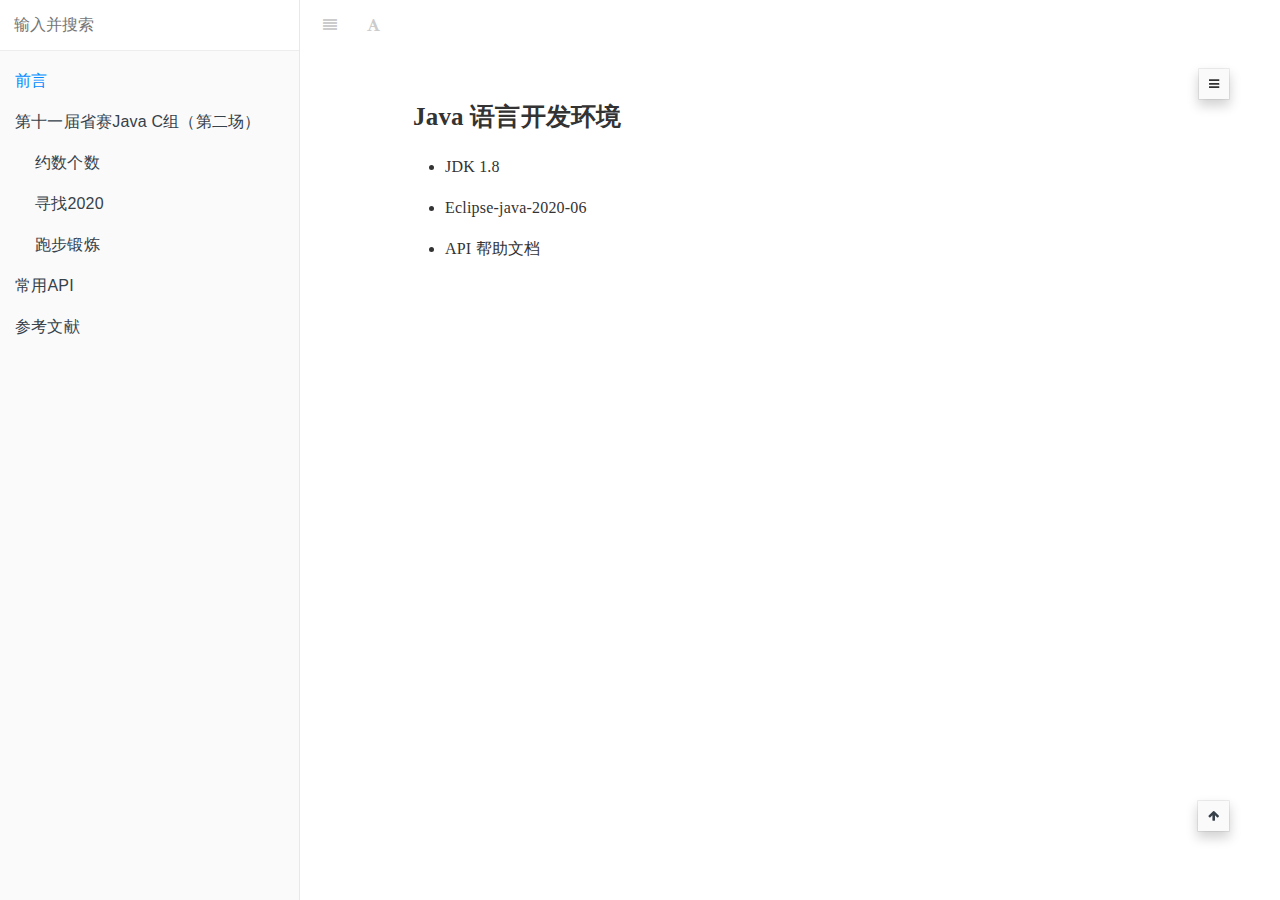
==== index.html @ 218c842d "20230224-1-51" ====
<!DOCTYPE HTML>
<html lang="zh-hans" >
    <head>
        <meta charset="UTF-8">
        <meta content="text/html; charset=utf-8" http-equiv="Content-Type">
        <title>前言 · 蓝桥杯真题</title>
        <meta http-equiv="X-UA-Compatible" content="IE=edge" />
        <meta name="description" content="">
        <meta name="generator" content="GitBook 3.2.3">
        
        
        
    
    <link rel="stylesheet" href="gitbook/style.css">

    
            
                
                <link rel="stylesheet" href="gitbook/gitbook-plugin-anchor-navigation-ex/style/plugin.css">
                
            
                
                <link rel="stylesheet" href="gitbook/gitbook-plugin-katex/katex.min.css">
                
            
                
                <link rel="stylesheet" href="gitbook/gitbook-plugin-code/plugin.css">
                
            
                
                <link rel="stylesheet" href="gitbook/gitbook-plugin-highlight/website.css">
                
            
                
                <link rel="stylesheet" href="gitbook/gitbook-plugin-search/search.css">
                
            
                
                <link rel="stylesheet" href="gitbook/gitbook-plugin-fontsettings/website.css">
                
            
        

    

    
        
        <link rel="stylesheet" href="styles/website.css">
        
    

        
    
    
    <meta name="HandheldFriendly" content="true"/>
    <meta name="viewport" content="width=device-width, initial-scale=1, user-scalable=no">
    <meta name="apple-mobile-web-app-capable" content="yes">
    <meta name="apple-mobile-web-app-status-bar-style" content="black">
    <link rel="apple-touch-icon-precomposed" sizes="152x152" href="gitbook/images/apple-touch-icon-precomposed-152.png">
    <link rel="shortcut icon" href="gitbook/images/favicon.ico" type="image/x-icon">

    
    

    </head>
    <body>
        
<div class="book">
    <div class="book-summary">
        
            
<div id="book-search-input" role="search">
    <input type="text" placeholder="输入并搜索" />
</div>

            
                <nav role="navigation">
                


<ul class="summary">
    
    

    

    
        
        
    
        <li class="chapter active" data-level="1.1" data-path="./">
            
                <a href="./">
            
                    
                    前言
            
                </a>
            

            
        </li>
    
        <li class="chapter " data-level="1.2" >
            
                <span>
            
                    
                    第十一届省赛Java C组（第二场）
            
                </span>
            

            
            <ul class="articles">
                
    
        <li class="chapter " data-level="1.2.1" data-path="articles/00 第十一届省赛Java C组（第二场）/01 约数个数.html">
            
                <a href="articles/00 第十一届省赛Java C组（第二场）/01 约数个数.html">
            
                    
                    约数个数
            
                </a>
            

            
        </li>
    
        <li class="chapter " data-level="1.2.2" data-path="articles/00 第十一届省赛Java C组（第二场）/02 寻找2020.html">
            
                <a href="articles/00 第十一届省赛Java C组（第二场）/02 寻找2020.html">
            
                    
                    寻找2020
            
                </a>
            

            
        </li>
    
        <li class="chapter " data-level="1.2.3" data-path="articles/00 第十一届省赛Java C组（第二场）/03 跑步锻炼.html">
            
                <a href="articles/00 第十一届省赛Java C组（第二场）/03 跑步锻炼.html">
            
                    
                    跑步锻炼
            
                </a>
            

            
        </li>
    

            </ul>
            
        </li>
    
        <li class="chapter " data-level="1.3" data-path="articles/常用API.html">
            
                <a href="articles/常用API.html">
            
                    
                    常用API
            
                </a>
            

            
        </li>
    
        <li class="chapter " data-level="1.4" data-path="articles/参考文献.html">
            
                <a href="articles/参考文献.html">
            
                    
                    参考文献
            
                </a>
            

            
        </li>
    

    
</ul>

                </nav>
            
        
    </div>

    <div class="book-body">
        
            <div class="body-inner">
                
                    

<div class="book-header" role="navigation">
    

    <!-- Title -->
    <h1>
        <i class="fa fa-circle-o-notch fa-spin"></i>
        <a href="." >前言</a>
    </h1>
</div>




                    <div class="page-wrapper" tabindex="-1" role="main">
                        <div class="page-inner">
                            
<div id="book-search-results">
    <div class="search-noresults">
    
                                <section class="normal markdown-section">
                                
                                <div id="anchor-navigation-ex-navbar"><i class="fa fa-navicon"></i><ul><li><span class="title-icon "></span><a href="#java-&#x8BED;&#x8A00;&#x5F00;&#x53D1;&#x73AF;&#x5883;"><b></b>Java &#x8BED;&#x8A00;&#x5F00;&#x53D1;&#x73AF;&#x5883;</a></li></ul></div><a href="#java-&#x8BED;&#x8A00;&#x5F00;&#x53D1;&#x73AF;&#x5883;" id="anchorNavigationExGoTop"><i class="fa fa-arrow-up"></i></a><h1 id="java-&#x8BED;&#x8A00;&#x5F00;&#x53D1;&#x73AF;&#x5883;"><a name="java-&#x8BED;&#x8A00;&#x5F00;&#x53D1;&#x73AF;&#x5883;" class="anchor-navigation-ex-anchor" href="#java-&#x8BED;&#x8A00;&#x5F00;&#x53D1;&#x73AF;&#x5883;"><i class="fa fa-link" aria-hidden="true"></i></a>Java &#x8BED;&#x8A00;&#x5F00;&#x53D1;&#x73AF;&#x5883;</h1>
<ul>
<li><p>JDK 1.8</p>
</li>
<li><p>Eclipse-java-2020-06</p>
</li>
<li><p>API &#x5E2E;&#x52A9;&#x6587;&#x6863;</p>
</li>
</ul>

                                
                                </section>
                            
    </div>
    <div class="search-results">
        <div class="has-results">
            
            <h1 class="search-results-title"><span class='search-results-count'></span> results matching "<span class='search-query'></span>"</h1>
            <ul class="search-results-list"></ul>
            
        </div>
        <div class="no-results">
            
            <h1 class="search-results-title">No results matching "<span class='search-query'></span>"</h1>
            
        </div>
    </div>
</div>

                        </div>
                    </div>
                
            </div>

            
                
                
            
        
    </div>

    <script>
        var gitbook = gitbook || [];
        gitbook.push(function() {
            gitbook.page.hasChanged({"page":{"title":"前言","level":"1.1","depth":1,"next":{"title":"第十一届省赛Java C组（第二场）","level":"1.2","depth":1,"ref":"","articles":[{"title":"约数个数","level":"1.2.1","depth":2,"path":"articles/00 第十一届省赛Java C组（第二场）/01 约数个数.md","ref":"articles/00 第十一届省赛Java C组（第二场）/01 约数个数.md","articles":[]},{"title":"寻找2020","level":"1.2.2","depth":2,"path":"articles/00 第十一届省赛Java C组（第二场）/02 寻找2020.md","ref":"articles/00 第十一届省赛Java C组（第二场）/02 寻找2020.md","articles":[]},{"title":"跑步锻炼","level":"1.2.3","depth":2,"path":"articles/00 第十一届省赛Java C组（第二场）/03 跑步锻炼.md","ref":"articles/00 第十一届省赛Java C组（第二场）/03 跑步锻炼.md","articles":[]}]},"dir":"ltr"},"config":{"plugins":["-sharing","anchor-navigation-ex","katex","code","livereload"],"styles":{"website":"styles/website.css"},"pluginsConfig":{"livereload":{},"search":{},"lunr":{"maxIndexSize":1000000,"ignoreSpecialCharacters":false},"code":{"copyButtons":true},"katex":{},"fontsettings":{"theme":"white","family":"sans","size":2},"fontSettings":{"size":2,"family":"serif","theme":"white"},"highlight":{},"anchor-navigation-ex":{"showLevelIcon":false,"mode":"float","pageTop":{"level1Icon":"","level2Icon":"","level3Icon":"","showLevelIcon":false},"showLevel":false,"tocLevel1Icon":"fa fa-hand-o-right","tocLevel2Icon":"fa fa-hand-o-right","tocLevel3Icon":"fa fa-hand-o-right","showGoTop":true,"printLog":false,"multipleH1":false,"multipleH2":false,"associatedWithSummary":true,"multipleH3":false,"float":{"floatIcon":"fa fa-navicon","level1Icon":"","level2Icon":"","level3Icon":"","showLevelIcon":false},"multipleH4":false},"theme-default":{"styles":{"website":"styles/website.css","pdf":"styles/pdf.css","epub":"styles/epub.css","mobi":"styles/mobi.css","ebook":"styles/ebook.css","print":"styles/print.css"},"showLevel":false}},"theme":"default","pdf":{"pageNumbers":true,"fontSize":12,"fontFamily":"Arial","paperSize":"a4","chapterMark":"pagebreak","pageBreaksBefore":"/","margin":{"right":62,"left":62,"top":56,"bottom":56}},"structure":{"langs":"LANGS.md","readme":"README.md","glossary":"GLOSSARY.md","summary":"SUMMARY.md"},"variables":{},"title":"蓝桥杯真题","language":"zh-hans","gitbook":"*"},"file":{"path":"README.md","mtime":"2023-02-23T16:54:51.376Z","type":"markdown"},"gitbook":{"version":"3.2.3","time":"2023-02-23T17:39:58.473Z"},"basePath":".","book":{"language":""}});
        });
    </script>
</div>

        
    <script src="gitbook/gitbook.js"></script>
    <script src="gitbook/theme.js"></script>
    
        
        <script src="gitbook/gitbook-plugin-code/plugin.js"></script>
        
    
        
        <script src="gitbook/gitbook-plugin-livereload/plugin.js"></script>
        
    
        
        <script src="gitbook/gitbook-plugin-search/search-engine.js"></script>
        
    
        
        <script src="gitbook/gitbook-plugin-search/search.js"></script>
        
    
        
        <script src="gitbook/gitbook-plugin-lunr/lunr.min.js"></script>
        
    
        
        <script src="gitbook/gitbook-plugin-lunr/search-lunr.js"></script>
        
    
        
        <script src="gitbook/gitbook-plugin-fontsettings/fontsettings.js"></script>
        
    

    </body>
</html>
---- gitbook/gitbook-plugin-anchor-navigation-ex/style/plugin.css ----
/** 浮动导航 */
#anchor-navigation-ex-navbar {
    background-color: #fafafa;
    border: 1px solid rgba(0, 0, 0, .07);
    border-radius: 1px;
    -webkit-box-shadow: 0 6px 12px rgba(0, 0, 0, .175);
    box-shadow: 0 6px 12px rgba(0, 0, 0, .175);
    background-clip: padding-box;
    padding: 5px 10px;
    position: fixed;
    /*background-color: rgba(255,255,255,0.98);*/
    right: 50px;
    top: 68px;
    font-size: 12px;
    white-space: nowrap;
    z-index: 999;
    cursor: pointer;
    text-align: right;
    max-height: 70%;
    overflow-y: auto;
    overflow-x: hidden;
}

#anchor-navigation-ex-navbar ul {
    display: none;
    text-align: left;
    padding-right: 10px;
    padding-left: 10px;
    list-style-type: none;
}

#anchor-navigation-ex-navbar:hover ul {
    display: block;
}

#anchor-navigation-ex-navbar ul li a {
    text-decoration: none;
    border-bottom: none;
    font-size: 14px;
    color: #364149;
    background: 0 0;
    text-overflow: ellipsis;
    overflow: hidden;
    white-space: nowrap;
    position: relative;
}

#anchor-navigation-ex-navbar ul li a:hover {
    text-decoration: underline;
}

#anchor-navigation-ex-navbar ul li .title-icon {
    padding-right: 4px;
}

/*对应官网皮肤主题颜色*/
.book.color-theme-1 #anchor-navigation-ex-navbar {
    background-color: #111111;
    border-color: #7e888b;
    color: #afa790;
}

.book.color-theme-1 #anchor-navigation-ex-navbar ul li a {
    color: #877f6a;
}

.book.color-theme-2 #anchor-navigation-ex-navbar {
    background-color: #2d3143;
    border-color: #272a3a;
    color: #bcc1d2;
}

.book.color-theme-2 #anchor-navigation-ex-navbar ul li a {
    color: #c1c6d7;
}

/* 返回顶部 */
#anchorNavigationExGoTop {
    position: fixed;
    right: 50px;
    bottom: 68px;
    background-color: #fafafa;
    border: 1px solid rgba(0, 0, 0, .07);
    border-radius: 1px;
    -webkit-box-shadow: 0 6px 12px rgba(0, 0, 0, .175);
    box-shadow: 0 6px 12px rgba(0, 0, 0, .175);
    background-clip: padding-box;
    z-index: 999;
    cursor: pointer;
    font-size: 12px;
    padding: 5px 10px;
    color: #364149;
}
/*对应官网皮肤主题颜色*/
.book.color-theme-1 #anchorNavigationExGoTop {
    background-color: #111111;
    border-color: #7e888b;
    color: #afa790;
}

.book.color-theme-2 #anchorNavigationExGoTop {
    background-color: #2d3143;
    border-color: #272a3a;
    color: #bcc1d2;
}

a.anchor-navigation-ex-anchor {
    color: inherit !important;
    display: none;
    margin-left: -30px;
    padding-left: 40px;
    cursor: pointer;
    position: absolute;
    top: 0;
    left: 0;
    bottom: 0;
}

a.anchor-navigation-ex-anchor i {
    margin-left: -30px;
    /*color: #000;*/
    vertical-align: middle;
    font-size: 16px !important;
}

h1, h2, h3, h4, h5, h6 {
    position: relative;
}

h1:hover a.anchor-navigation-ex-anchor, h2:hover a.anchor-navigation-ex-anchor, h3:hover a.anchor-navigation-ex-anchor,
h4:hover a.anchor-navigation-ex-anchor, h5:hover a.anchor-navigation-ex-anchor, h6:hover a.anchor-navigation-ex-anchor {
    display: inline-block;
}

.book .book-body .page-wrapper .page-inner section.normal {
    overflow: visible;
}

/* 页面内顶部固定导航  */
#anchor-navigation-ex-pagetop-navbar{
    border: 1px solid rgba(0, 0, 0, .07);
    border-radius: 1px;
    background-clip: padding-box;
    padding: 5px 10px;
    background-color: #fafafa;
    font-size: 12px;
}

#anchor-navigation-ex-pagetop-navbar ul {
    text-align: left;
    padding-right: 10px;
    padding-left: 10px;
    list-style-type: none;
}

#anchor-navigation-ex-pagetop-navbar:hover ul {
    display: block;
}

#anchor-navigation-ex-pagetop-navbar ul li a {
    text-decoration: none;
    border-bottom: none;
    font-size: 14px;
    color: #364149;
    background: 0 0;
    text-overflow: ellipsis;
    overflow: hidden;
    white-space: nowrap;
    position: relative;
}

#anchor-navigation-ex-pagetop-navbar ul li a:hover {
    text-decoration: underline;
}

#anchor-navigation-ex-pagetop-navbar ul li .title-icon {
    padding-right: 4px;
}

/*对应官网皮肤主题颜色*/
.book.color-theme-1 #anchor-navigation-ex-pagetop-navbar {
    background-color: #111111;
    border-color: #7e888b;
    color: #afa790;
}

.book.color-theme-1 #anchor-navigation-ex-pagetop-navbar ul li a {
    color: #877f6a;
}

.book.color-theme-2 #anchor-navigation-ex-pagetop-navbar {
    background-color: #2d3143;
    border-color: #272a3a;
    color: #bcc1d2;
}

.book.color-theme-2 #anchor-navigation-ex-pagetop-navbar ul li a {
    color: #c1c6d7;
}
---- gitbook/gitbook-plugin-code/plugin.css ----
#code-textarea {
  height: 0;
  position: fixed;
  top: -1000px;
  width: 0;
}

.code-wrapper {
  position: relative;
}

.code-wrapper i {
  color: #c1c7cd;
  cursor: pointer;
  font-size: 12px;
  font-weight: bold;
  position: absolute;
  right: 1em;
  top: 1em;
}

.code-wrapper pre {
  background: #f7f8f9;
  border-radius: 3px;
  counter-reset: line;
  font-size: 15px;
}

.code-wrapper pre > code > span.code-line:before {
  counter-increment: line;
  color: #c1c7cd;
  content: counter(line);
  display: inline-block;
  font-size: 12px;
  margin-right: 1.5em;
  width: 1em;
}
---- gitbook/gitbook-plugin-highlight/website.css ----
.book .book-body .page-wrapper .page-inner section.normal pre,
.book .book-body .page-wrapper .page-inner section.normal code {
  /* http://jmblog.github.com/color-themes-for-google-code-highlightjs */
  /* Tomorrow Comment */
  /* Tomorrow Red */
  /* Tomorrow Orange */
  /* Tomorrow Yellow */
  /* Tomorrow Green */
  /* Tomorrow Aqua */
  /* Tomorrow Blue */
  /* Tomorrow Purple */
}
.book .book-body .page-wrapper .page-inner section.normal pre .hljs-comment,
.book .book-body .page-wrapper .page-inner section.normal code .hljs-comment,
.book .book-body .page-wrapper .page-inner section.normal pre .hljs-title,
.book .book-body .page-wrapper .page-inner section.normal code .hljs-title {
  color: #8e908c;
}
.book .book-body .page-wrapper .page-inner section.normal pre .hljs-variable,
.book .book-body .page-wrapper .page-inner section.normal code .hljs-variable,
.book .book-body .page-wrapper .page-inner section.normal pre .hljs-attribute,
.book .book-body .page-wrapper .page-inner section.normal code .hljs-attribute,
.book .book-body .page-wrapper .page-inner section.normal pre .hljs-tag,
.book .book-body .page-wrapper .page-inner section.normal code .hljs-tag,
.book .book-body .page-wrapper .page-inner section.normal pre .hljs-regexp,
.book .book-body .page-wrapper .page-inner section.normal code .hljs-regexp,
.book .book-body .page-wrapper .page-inner section.normal pre .hljs-deletion,
.book .book-body .page-wrapper .page-inner section.normal code .hljs-deletion,
.book .book-body .page-wrapper .page-inner section.normal pre .ruby .hljs-constant,
.book .book-body .page-wrapper .page-inner section.normal code .ruby .hljs-constant,
.book .book-body .page-wrapper .page-inner section.normal pre .xml .hljs-tag .hljs-title,
.book .book-body .page-wrapper .page-inner section.normal code .xml .hljs-tag .hljs-title,
.book .book-body .page-wrapper .page-inner section.normal pre .xml .hljs-pi,
.book .book-body .page-wrapper .page-inner section.normal code .xml .hljs-pi,
.book .book-body .page-wrapper .page-inner section.normal pre .xml .hljs-doctype,
.book .book-body .page-wrapper .page-inner section.normal code .xml .hljs-doctype,
.book .book-body .page-wrapper .page-inner section.normal pre .html .hljs-doctype,
.book .book-body .page-wrapper .page-inner section.normal code .html .hljs-doctype,
.book .book-body .page-wrapper .page-inner section.normal pre .css .hljs-id,
.book .book-body .page-wrapper .page-inner section.normal code .css .hljs-id,
.book .book-body .page-wrapper .page-inner section.normal pre .css .hljs-class,
.book .book-body .page-wrapper .page-inner section.normal code .css .hljs-class,
.book .book-body .page-wrapper .page-inner section.normal pre .css .hljs-pseudo,
.book .book-body .page-wrapper .page-inner section.normal code .css .hljs-pseudo {
  color: #c82829;
}
.book .book-body .page-wrapper .page-inner section.normal pre .hljs-number,
.book .book-body .page-wrapper .page-inner section.normal code .hljs-number,
.book .book-body .page-wrapper .page-inner section.normal pre .hljs-preprocessor,
.book .book-body .page-wrapper .page-inner section.normal code .hljs-preprocessor,
.book .book-body .page-wrapper .page-inner section.normal pre .hljs-pragma,
.book .book-body .page-wrapper .page-inner section.normal code .hljs-pragma,
.book .book-body .page-wrapper .page-inner section.normal pre .hljs-built_in,
.book .book-body .page-wrapper .page-inner section.normal code .hljs-built_in,
.book .book-body .page-wrapper .page-inner section.normal pre .hljs-literal,
.book .book-body .page-wrapper .page-inner section.normal code .hljs-literal,
.book .book-body .page-wrapper .page-inner section.normal pre .hljs-params,
.book .book-body .page-wrapper .page-inner section.normal code .hljs-params,
.book .book-body .page-wrapper .page-inner section.normal pre .hljs-constant,
.book .book-body .page-wrapper .page-inner section.normal code .hljs-constant {
  color: #f5871f;
}
.book .book-body .page-wrapper .page-inner section.normal pre .ruby .hljs-class .hljs-title,
.book .book-body .page-wrapper .page-inner section.normal code .ruby .hljs-class .hljs-title,
.book .book-body .page-wrapper .page-inner section.normal pre .css .hljs-rules .hljs-attribute,
.book .book-body .page-wrapper .page-inner section.normal code .css .hljs-rules .hljs-attribute {
  color: #eab700;
}
.book .book-body .page-wrapper .page-inner section.normal pre .hljs-string,
.book .book-body .page-wrapper .page-inner section.normal code .hljs-string,
.book .book-body .page-wrapper .page-inner section.normal pre .hljs-value,
.book .book-body .page-wrapper .page-inner section.normal code .hljs-value,
.book .book-body .page-wrapper .page-inner section.normal pre .hljs-inheritance,
.book .book-body .page-wrapper .page-inner section.normal code .hljs-inheritance,
.book .book-body .page-wrapper .page-inner section.normal pre .hljs-header,
.book .book-body .page-wrapper .page-inner section.normal code .hljs-header,
.book .book-body .page-wrapper .page-inner section.normal pre .hljs-addition,
.book .book-body .page-wrapper .page-inner section.normal code .hljs-addition,
.book .book-body .page-wrapper .page-inner section.normal pre .ruby .hljs-symbol,
.book .book-body .page-wrapper .page-inner section.normal code .ruby .hljs-symbol,
.book .book-body .page-wrapper .page-inner section.normal pre .xml .hljs-cdata,
.book .book-body .page-wrapper .page-inner section.normal code .xml .hljs-cdata {
  color: #718c00;
}
.book .book-body .page-wrapper .page-inner section.normal pre .css .hljs-hexcolor,
.book .book-body .page-wrapper .page-inner section.normal code .css .hljs-hexcolor {
  color: #3e999f;
}
.book .book-body .page-wrapper .page-inner section.normal pre .hljs-function,
.book .book-body .page-wrapper .page-inner section.normal code .hljs-function,
.book .book-body .page-wrapper .page-inner section.normal pre .python .hljs-decorator,
.book .book-body .page-wrapper .page-inner section.normal code .python .hljs-decorator,
.book .book-body .page-wrapper .page-inner section.normal pre .python .hljs-title,
.book .book-body .page-wrapper .page-inner section.normal code .python .hljs-title,
.book .book-body .page-wrapper .page-inner section.normal pre .ruby .hljs-function .hljs-title,
.book .book-body .page-wrapper .page-inner section.normal code .ruby .hljs-function .hljs-title,
.book .book-body .page-wrapper .page-inner section.normal pre .ruby .hljs-title .hljs-keyword,
.book .book-body .page-wrapper .page-inner section.normal code .ruby .hljs-title .hljs-keyword,
.book .book-body .page-wrapper .page-inner section.normal pre .perl .hljs-sub,
.book .book-body .page-wrapper .page-inner section.normal code .perl .hljs-sub,
.book .book-body .page-wrapper .page-inner section.normal pre .javascript .hljs-title,
.book .book-body .page-wrapper .page-inner section.normal code .javascript .hljs-title,
.book .book-body .page-wrapper .page-inner section.normal pre .coffeescript .hljs-title,
.book .book-body .page-wrapper .page-inner section.normal code .coffeescript .hljs-title {
  color: #4271ae;
}
.book .book-body .page-wrapper .page-inner section.normal pre .hljs-keyword,
.book .book-body .page-wrapper .page-inner section.normal code .hljs-keyword,
.book .book-body .page-wrapper .page-inner section.normal pre .javascript .hljs-function,
.book .book-body .page-wrapper .page-inner section.normal code .javascript .hljs-function {
  color: #8959a8;
}
.book .book-body .page-wrapper .page-inner section.normal pre .hljs,
.book .book-body .page-wrapper .page-inner section.normal code .hljs {
  display: block;
  background: white;
  color: #4d4d4c;
  padding: 0.5em;
}
.book .book-body .page-wrapper .page-inner section.normal pre .coffeescript .javascript,
.book .book-body .page-wrapper .page-inner section.normal code .coffeescript .javascript,
.book .book-body .page-wrapper .page-inner section.normal pre .javascript .xml,
.book .book-body .page-wrapper .page-inner section.normal code .javascript .xml,
.book .book-body .page-wrapper .page-inner section.normal pre .tex .hljs-formula,
.book .book-body .page-wrapper .page-inner section.normal code .tex .hljs-formula,
.book .book-body .page-wrapper .page-inner section.normal pre .xml .javascript,
.book .book-body .page-wrapper .page-inner section.normal code .xml .javascript,
.book .book-body .page-wrapper .page-inner section.normal pre .xml .vbscript,
.book .book-body .page-wrapper .page-inner section.normal code .xml .vbscript,
.book .book-body .page-wrapper .page-inner section.normal pre .xml .css,
.book .book-body .page-wrapper .page-inner section.normal code .xml .css,
.book .book-body .page-wrapper .page-inner section.normal pre .xml .hljs-cdata,
.book .book-body .page-wrapper .page-inner section.normal code .xml .hljs-cdata {
  opacity: 0.5;
}
.book.color-theme-1 .book-body .page-wrapper .page-inner section.normal pre,
.book.color-theme-1 .book-body .page-wrapper .page-inner section.normal code {
  /*

Orginal Style from ethanschoonover.com/solarized (c) Jeremy Hull <sourdrums@gmail.com>

*/
  /* Solarized Green */
  /* Solarized Cyan */
  /* Solarized Blue */
  /* Solarized Yellow */
  /* Solarized Orange */
  /* Solarized Red */
  /* Solarized Violet */
}
.book.color-theme-1 .book-body .page-wrapper .page-inner section.normal pre .hljs,
.book.color-theme-1 .book-body .page-wrapper .page-inner section.normal code .hljs {
  display: block;
  padding: 0.5em;
  background: #fdf6e3;
  color: #657b83;
}
.book.color-theme-1 .book-body .page-wrapper .page-inner section.normal pre .hljs-comment,
.book.color-theme-1 .book-body .page-wrapper .page-inner section.normal code .hljs-comment,
.book.color-theme-1 .book-body .page-wrapper .page-inner section.normal pre .hljs-template_comment,
.book.color-theme-1 .book-body .page-wrapper .page-inner section.normal code .hljs-template_comment,
.book.color-theme-1 .book-body .page-wrapper .page-inner section.normal pre .diff .hljs-header,
.book.color-theme-1 .book-body .page-wrapper .page-inner section.normal code .diff .hljs-header,
.book.color-theme-1 .book-body .page-wrapper .page-inner section.normal pre .hljs-doctype,
.book.color-theme-1 .book-body .page-wrapper .page-inner section.normal code .hljs-doctype,
.book.color-theme-1 .book-body .page-wrapper .page-inner section.normal pre .hljs-pi,
.book.color-theme-1 .book-body .page-wrapper .page-inner section.normal code .hljs-pi,
.book.color-theme-1 .book-body .page-wrapper .page-inner section.normal pre .lisp .hljs-string,
.book.color-theme-1 .book-body .page-wrapper .page-inner section.normal code .lisp .hljs-string,
.book.color-theme-1 .book-body .page-wrapper .page-inner section.normal pre .hljs-javadoc,
.book.color-theme-1 .book-body .page-wrapper .page-inner section.normal code .hljs-javadoc {
  color: #93a1a1;
}
.book.color-theme-1 .book-body .page-wrapper .page-inner section.normal pre .hljs-keyword,
.book.color-theme-1 .book-body .page-wrapper .page-inner section.normal code .hljs-keyword,
.book.color-theme-1 .book-body .page-wrapper .page-inner section.normal pre .hljs-winutils,
.book.color-theme-1 .book-body .page-wrapper .page-inner section.normal code .hljs-winutils,
.book.color-theme-1 .book-body .page-wrapper .page-inner section.normal pre .method,
.book.color-theme-1 .book-body .page-wrapper .page-inner section.normal code .method,
.book.color-theme-1 .book-body .page-wrapper .page-inner section.normal pre .hljs-addition,
.book.color-theme-1 .book-body .page-wrapper .page-inner section.normal code .hljs-addition,
.book.color-theme-1 .book-body .page-wrapper .page-inner section.normal pre .css .hljs-tag,
.book.color-theme-1 .book-body .page-wrapper .page-inner section.normal code .css .hljs-tag,
.book.color-theme-1 .book-body .page-wrapper .page-inner section.normal pre .hljs-request,
.book.color-theme-1 .book-body .page-wrapper .page-inner section.normal code .hljs-request,
.book.color-theme-1 .book-body .page-wrapper .page-inner section.normal pre .hljs-status,
.book.color-theme-1 .book-body .page-wrapper .page-inner section.normal code .hljs-status,
.book.color-theme-1 .book-body .page-wrapper .page-inner section.normal pre .nginx .hljs-title,
.book.color-theme-1 .book-body .page-wrapper .page-inner section.normal code .nginx .hljs-title {
  color: #859900;
}
.book.color-theme-1 .book-body .page-wrapper .page-inner section.normal pre .hljs-number,
.book.color-theme-1 .book-body .page-wrapper .page-inner section.normal code .hljs-number,
.book.color-theme-1 .book-body .page-wrapper .page-inner section.normal pre .hljs-command,
.book.color-theme-1 .book-body .page-wrapper .page-inner section.normal code .hljs-command,
.book.color-theme-1 .book-body .page-wrapper .page-inner section.normal pre .hljs-string,
.book.color-theme-1 .book-body .page-wrapper .page-inner section.normal code .hljs-string,
.book.color-theme-1 .book-body .page-wrapper .page-inner section.normal pre .hljs-tag .hljs-value,
.book.color-theme-1 .book-body .page-wrapper .page-inner section.normal code .hljs-tag .hljs-value,
.book.color-theme-1 .book-body .page-wrapper .page-inner section.normal pre .hljs-rules .hljs-value,
.book.color-theme-1 .book-body .page-wrapper .page-inner section.normal code .hljs-rules .hljs-value,
.book.color-theme-1 .book-body .page-wrapper .page-inner section.normal pre .hljs-phpdoc,
.book.color-theme-1 .book-body .page-wrapper .page-inner section.normal code .hljs-phpdoc,
.book.color-theme-1 .book-body .page-wrapper .page-inner section.normal pre .tex .hljs-formula,
.book.color-theme-1 .book-body .page-wrapper .page-inner section.normal code .tex .hljs-formula,
.book.color-theme-1 .book-body .page-wrapper .page-inner section.normal pre .hljs-regexp,
.book.color-theme-1 .book-body .page-wrapper .page-inner section.normal code .hljs-regexp,
.book.color-theme-1 .book-body .page-wrapper .page-inner section.normal pre .hljs-hexcolor,
.book.color-theme-1 .book-body .page-wrapper .page-inner section.normal code .hljs-hexcolor,
.book.color-theme-1 .book-body .page-wrapper .page-inner section.normal pre .hljs-link_url,
.book.color-theme-1 .book-body .page-wrapper .page-inner section.normal code .hljs-link_url {
  color: #2aa198;
}
.book.color-theme-1 .book-body .page-wrapper .page-inner section.normal pre .hljs-title,
.book.color-theme-1 .book-body .page-wrapper .page-inner section.normal code .hljs-title,
.book.color-theme-1 .book-body .page-wrapper .page-inner section.normal pre .hljs-localvars,
.book.color-theme-1 .book-body .page-wrapper .page-inner section.normal code .hljs-localvars,
.book.color-theme-1 .book-body .page-wrapper .page-inner section.normal pre .hljs-chunk,
.book.color-theme-1 .book-body .page-wrapper .page-inner section.normal code .hljs-chunk,
.book.color-theme-1 .book-body .page-wrapper .page-inner section.normal pre .hljs-decorator,
.book.color-theme-1 .book-body .page-wrapper .page-inner section.normal code .hljs-decorator,
.book.color-theme-1 .book-body .page-wrapper .page-inner section.normal pre .hljs-built_in,
.book.color-theme-1 .book-body .page-wrapper .page-inner section.normal code .hljs-built_in,
.book.color-theme-1 .book-body .page-wrapper .page-inner section.normal pre .hljs-identifier,
.book.color-theme-1 .book-body .page-wrapper .page-inner section.normal code .hljs-identifier,
.book.color-theme-1 .book-body .page-wrapper .page-inner section.normal pre .vhdl .hljs-literal,
.book.color-theme-1 .book-body .page-wrapper .page-inner section.normal code .vhdl .hljs-literal,
.book.color-theme-1 .book-body .page-wrapper .page-inner section.normal pre .hljs-id,
.book.color-theme-1 .book-body .page-wrapper .page-inner section.normal code .hljs-id,
.book.color-theme-1 .book-body .page-wrapper .page-inner section.normal pre .css .hljs-function,
.book.color-theme-1 .book-body .page-wrapper .page-inner section.normal code .css .hljs-function {
  color: #268bd2;
}
.book.color-theme-1 .book-body .page-wrapper .page-inner section.normal pre .hljs-attribute,
.book.color-theme-1 .book-body .page-wrapper .page-inner section.normal code .hljs-attribute,
.book.color-theme-1 .book-body .page-wrapper .page-inner section.normal pre .hljs-variable,
.book.color-theme-1 .book-body .page-wrapper .page-inner section.normal code .hljs-variable,
.book.color-theme-1 .book-body .page-wrapper .page-inner section.normal pre .lisp .hljs-body,
.book.color-theme-1 .book-body .page-wrapper .page-inner section.normal code .lisp .hljs-body,
.book.color-theme-1 .book-body .page-wrapper .page-inner section.normal pre .smalltalk .hljs-number,
.book.color-theme-1 .book-body .page-wrapper .page-inner section.normal code .smalltalk .hljs-number,
.book.color-theme-1 .book-body .page-wrapper .page-inner section.normal pre .hljs-constant,
.book.color-theme-1 .book-body .page-wrapper .page-inner section.normal code .hljs-constant,
.book.color-theme-1 .book-body .page-wrapper .page-inner section.normal pre .hljs-class .hljs-title,
.book.color-theme-1 .book-body .page-wrapper .page-inner section.normal code .hljs-class .hljs-title,
.book.color-theme-1 .book-body .page-wrapper .page-inner section.normal pre .hljs-parent,
.book.color-theme-1 .book-body .page-wrapper .page-inner section.normal code .hljs-parent,
.book.color-theme-1 .book-body .page-wrapper .page-inner section.normal pre .haskell .hljs-type,
.book.color-theme-1 .book-body .page-wrapper .page-inner section.normal code .haskell .hljs-type,
.book.color-theme-1 .book-body .page-wrapper .page-inner section.normal pre .hljs-link_reference,
.book.color-theme-1 .book-body .page-wrapper .page-inner section.normal code .hljs-link_reference {
  color: #b58900;
}
.book.color-theme-1 .book-body .page-wrapper .page-inner section.normal pre .hljs-preprocessor,
.book.color-theme-1 .book-body .page-wrapper .page-inner section.normal code .hljs-preprocessor,
.book.color-theme-1 .book-body .page-wrapper .page-inner section.normal pre .hljs-preprocessor .hljs-keyword,
.book.color-theme-1 .book-body .page-wrapper .page-inner section.normal code .hljs-preprocessor .hljs-keyword,
.book.color-theme-1 .book-body .page-wrapper .page-inner section.normal pre .hljs-pragma,
.book.color-theme-1 .book-body .page-wrapper .page-inner section.normal code .hljs-pragma,
.book.color-theme-1 .book-body .page-wrapper .page-inner section.normal pre .hljs-shebang,
.book.color-theme-1 .book-body .page-wrapper .page-inner section.normal code .hljs-shebang,
.book.color-theme-1 .book-body .page-wrapper .page-inner section.normal pre .hljs-symbol,
.book.color-theme-1 .book-body .page-wrapper .page-inner section.normal code .hljs-symbol,
.book.color-theme-1 .book-body .page-wrapper .page-inner section.normal pre .hljs-symbol .hljs-string,
.book.color-theme-1 .book-body .page-wrapper .page-inner section.normal code .hljs-symbol .hljs-string,
.book.color-theme-1 .book-body .page-wrapper .page-inner section.normal pre .diff .hljs-change,
.book.color-theme-1 .book-body .page-wrapper .page-inner section.normal code .diff .hljs-change,
.book.color-theme-1 .book-body .page-wrapper .page-inner section.normal pre .hljs-special,
.book.color-theme-1 .book-body .page-wrapper .page-inner section.normal code .hljs-special,
.book.color-theme-1 .book-body .page-wrapper .page-inner section.normal pre .hljs-attr_selector,
.book.color-theme-1 .book-body .page-wrapper .page-inner section.normal code .hljs-attr_selector,
.book.color-theme-1 .book-body .page-wrapper .page-inner section.normal pre .hljs-subst,
.book.color-theme-1 .book-body .page-wrapper .page-inner section.normal code .hljs-subst,
.book.color-theme-1 .book-body .page-wrapper .page-inner section.normal pre .hljs-cdata,
.book.color-theme-1 .book-body .page-wrapper .page-inner section.normal code .hljs-cdata,
.book.color-theme-1 .book-body .page-wrapper .page-inner section.normal pre .clojure .hljs-title,
.book.color-theme-1 .book-body .page-wrapper .page-inner section.normal code .clojure .hljs-title,
.book.color-theme-1 .book-body .page-wrapper .page-inner section.normal pre .css .hljs-pseudo,
.book.color-theme-1 .book-body .page-wrapper .page-inner section.normal code .css .hljs-pseudo,
.book.color-theme-1 .book-body .page-wrapper .page-inner section.normal pre .hljs-header,
.book.color-theme-1 .book-body .page-wrapper .page-inner section.normal code .hljs-header {
  color: #cb4b16;
}
.book.color-theme-1 .book-body .page-wrapper .page-inner section.normal pre .hljs-deletion,
.book.color-theme-1 .book-body .page-wrapper .page-inner section.normal code .hljs-deletion,
.book.color-theme-1 .book-body .page-wrapper .page-inner section.normal pre .hljs-important,
.book.color-theme-1 .book-body .page-wrapper .page-inner section.normal code .hljs-important {
  color: #dc322f;
}
.book.color-theme-1 .book-body .page-wrapper .page-inner section.normal pre .hljs-link_label,
.book.color-theme-1 .book-body .page-wrapper .page-inner section.normal code .hljs-link_label {
  color: #6c71c4;
}
.book.color-theme-1 .book-body .page-wrapper .page-inner section.normal pre .tex .hljs-formula,
.book.color-theme-1 .book-body .page-wrapper .page-inner section.normal code .tex .hljs-formula {
  background: #eee8d5;
}
.book.color-theme-2 .book-body .page-wrapper .page-inner section.normal pre,
.book.color-theme-2 .book-body .page-wrapper .page-inner section.normal code {
  /* Tomorrow Night Bright Theme */
  /* Original theme - https://github.com/chriskempson/tomorrow-theme */
  /* http://jmblog.github.com/color-themes-for-google-code-highlightjs */
  /* Tomorrow Comment */
  /* Tomorrow Red */
  /* Tomorrow Orange */
  /* Tomorrow Yellow */
  /* Tomorrow Green */
  /* Tomorrow Aqua */
  /* Tomorrow Blue */
  /* Tomorrow Purple */
}
.book.color-theme-2 .book-body .page-wrapper .page-inner section.normal pre .hljs-comment,
.book.color-theme-2 .book-body .page-wrapper .page-inner section.normal code .hljs-comment,
.book.color-theme-2 .book-body .page-wrapper .page-inner section.normal pre .hljs-title,
.book.color-theme-2 .book-body .page-wrapper .page-inner section.normal code .hljs-title {
  color: #969896;
}
.book.color-theme-2 .book-body .page-wrapper .page-inner section.normal pre .hljs-variable,
.book.color-theme-2 .book-body .page-wrapper .page-inner section.normal code .hljs-variable,
.book.color-theme-2 .book-body .page-wrapper .page-inner section.normal pre .hljs-attribute,
.book.color-theme-2 .book-body .page-wrapper .page-inner section.normal code .hljs-attribute,
.book.color-theme-2 .book-body .page-wrapper .page-inner section.normal pre .hljs-tag,
.book.color-theme-2 .book-body .page-wrapper .page-inner section.normal code .hljs-tag,
.book.color-theme-2 .book-body .page-wrapper .page-inner section.normal pre .hljs-regexp,
.book.color-theme-2 .book-body .page-wrapper .page-inner section.normal code .hljs-regexp,
.book.color-theme-2 .book-body .page-wrapper .page-inner section.normal pre .hljs-deletion,
.book.color-theme-2 .book-body .page-wrapper .page-inner section.normal code .hljs-deletion,
.book.color-theme-2 .book-body .page-wrapper .page-inner section.normal pre .ruby .hljs-constant,
.book.color-theme-2 .book-body .page-wrapper .page-inner section.normal code .ruby .hljs-constant,
.book.color-theme-2 .book-body .page-wrapper .page-inner section.normal pre .xml .hljs-tag .hljs-title,
.book.color-theme-2 .book-body .page-wrapper .page-inner section.normal code .xml .hljs-tag .hljs-title,
.book.color-theme-2 .book-body .page-wrapper .page-inner section.normal pre .xml .hljs-pi,
.book.color-theme-2 .book-body .page-wrapper .page-inner section.normal code .xml .hljs-pi,
.book.color-theme-2 .book-body .page-wrapper .page-inner section.normal pre .xml .hljs-doctype,
.book.color-theme-2 .book-body .page-wrapper .page-inner section.normal code .xml .hljs-doctype,
.book.color-theme-2 .book-body .page-wrapper .page-inner section.normal pre .html .hljs-doctype,
.book.color-theme-2 .book-body .page-wrapper .page-inner section.normal code .html .hljs-doctype,
.book.color-theme-2 .book-body .page-wrapper .page-inner section.normal pre .css .hljs-id,
.book.color-theme-2 .book-body .page-wrapper .page-inner section.normal code .css .hljs-id,
.book.color-theme-2 .book-body .page-wrapper .page-inner section.normal pre .css .hljs-class,
.book.color-theme-2 .book-body .page-wrapper .page-inner section.normal code .css .hljs-class,
.book.color-theme-2 .book-body .page-wrapper .page-inner section.normal pre .css .hljs-pseudo,
.book.color-theme-2 .book-body .page-wrapper .page-inner section.normal code .css .hljs-pseudo {
  color: #d54e53;
}
.book.color-theme-2 .book-body .page-wrapper .page-inner section.normal pre .hljs-number,
.book.color-theme-2 .book-body .page-wrapper .page-inner section.normal code .hljs-number,
.book.color-theme-2 .book-body .page-wrapper .page-inner section.normal pre .hljs-preprocessor,
.book.color-theme-2 .book-body .page-wrapper .page-inner section.normal code .hljs-preprocessor,
.book.color-theme-2 .book-body .page-wrapper .page-inner section.normal pre .hljs-pragma,
.book.color-theme-2 .book-body .page-wrapper .page-inner section.normal code .hljs-pragma,
.book.color-theme-2 .book-body .page-wrapper .page-inner section.normal pre .hljs-built_in,
.book.color-theme-2 .book-body .page-wrapper .page-inner section.normal code .hljs-built_in,
.book.color-theme-2 .book-body .page-wrapper .page-inner section.normal pre .hljs-literal,
.book.color-theme-2 .book-body .page-wrapper .page-inner section.normal code .hljs-literal,
.book.color-theme-2 .book-body .page-wrapper .page-inner section.normal pre .hljs-params,
.book.color-theme-2 .book-body .page-wrapper .page-inner section.normal code .hljs-params,
.book.color-theme-2 .book-body .page-wrapper .page-inner section.normal pre .hljs-constant,
.book.color-theme-2 .book-body .page-wrapper .page-inner section.normal code .hljs-constant {
  color: #e78c45;
}
.book.color-theme-2 .book-body .page-wrapper .page-inner section.normal pre .ruby .hljs-class .hljs-title,
.book.color-theme-2 .book-body .page-wrapper .page-inner section.normal code .ruby .hljs-class .hljs-title,
.book.color-theme-2 .book-body .page-wrapper .page-inner section.normal pre .css .hljs-rules .hljs-attribute,
.book.color-theme-2 .book-body .page-wrapper .page-inner section.normal code .css .hljs-rules .hljs-attribute {
  color: #e7c547;
}
.book.color-theme-2 .book-body .page-wrapper .page-inner section.normal pre .hljs-string,
.book.color-theme-2 .book-body .page-wrapper .page-inner section.normal code .hljs-string,
.book.color-theme-2 .book-body .page-wrapper .page-inner section.normal pre .hljs-value,
.book.color-theme-2 .book-body .page-wrapper .page-inner section.normal code .hljs-value,
.book.color-theme-2 .book-body .page-wrapper .page-inner section.normal pre .hljs-inheritance,
.book.color-theme-2 .book-body .page-wrapper .page-inner section.normal code .hljs-inheritance,
.book.color-theme-2 .book-body .page-wrapper .page-inner section.normal pre .hljs-header,
.book.color-theme-2 .book-body .page-wrapper .page-inner section.normal code .hljs-header,
.book.color-theme-2 .book-body .page-wrapper .page-inner section.normal pre .hljs-addition,
.book.color-theme-2 .book-body .page-wrapper .page-inner section.normal code .hljs-addition,
.book.color-theme-2 .book-body .page-wrapper .page-inner section.normal pre .ruby .hljs-symbol,
.book.color-theme-2 .book-body .page-wrapper .page-inner section.normal code .ruby .hljs-symbol,
.book.color-theme-2 .book-body .page-wrapper .page-inner section.normal pre .xml .hljs-cdata,
.book.color-theme-2 .book-body .page-wrapper .page-inner section.normal code .xml .hljs-cdata {
  color: #b9ca4a;
}
.book.color-theme-2 .book-body .page-wrapper .page-inner section.normal pre .css .hljs-hexcolor,
.book.color-theme-2 .book-body .page-wrapper .page-inner section.normal code .css .hljs-hexcolor {
  color: #70c0b1;
}
.book.color-theme-2 .book-body .page-wrapper .page-inner section.normal pre .hljs-function,
.book.color-theme-2 .book-body .page-wrapper .page-inner section.normal code .hljs-function,
.book.color-theme-2 .book-body .page-wrapper .page-inner section.normal pre .python .hljs-decorator,
.book.color-theme-2 .book-body .page-wrapper .page-inner section.normal code .python .hljs-decorator,
.book.color-theme-2 .book-body .page-wrapper .page-inner section.normal pre .python .hljs-title,
.book.color-theme-2 .book-body .page-wrapper .page-inner section.normal code .python .hljs-title,
.book.color-theme-2 .book-body .page-wrapper .page-inner section.normal pre .ruby .hljs-function .hljs-title,
.book.color-theme-2 .book-body .page-wrapper .page-inner section.normal code .ruby .hljs-function .hljs-title,
.book.color-theme-2 .book-body .page-wrapper .page-inner section.normal pre .ruby .hljs-title .hljs-keyword,
.book.color-theme-2 .book-body .page-wrapper .page-inner section.normal code .ruby .hljs-title .hljs-keyword,
.book.color-theme-2 .book-body .page-wrapper .page-inner section.normal pre .perl .hljs-sub,
.book.color-theme-2 .book-body .page-wrapper .page-inner section.normal code .perl .hljs-sub,
.book.color-theme-2 .book-body .page-wrapper .page-inner section.normal pre .javascript .hljs-title,
.book.color-theme-2 .book-body .page-wrapper .page-inner section.normal code .javascript .hljs-title,
.book.color-theme-2 .book-body .page-wrapper .page-inner section.normal pre .coffeescript .hljs-title,
.book.color-theme-2 .book-body .page-wrapper .page-inner section.normal code .coffeescript .hljs-title {
  color: #7aa6da;
}
.book.color-theme-2 .book-body .page-wrapper .page-inner section.normal pre .hljs-keyword,
.book.color-theme-2 .book-body .page-wrapper .page-inner section.normal code .hljs-keyword,
.book.color-theme-2 .book-body .page-wrapper .page-inner section.normal pre .javascript .hljs-function,
.book.color-theme-2 .book-body .page-wrapper .page-inner section.normal code .javascript .hljs-function {
  color: #c397d8;
}
.book.color-theme-2 .book-body .page-wrapper .page-inner section.normal pre .hljs,
.book.color-theme-2 .book-body .page-wrapper .page-inner section.normal code .hljs {
  display: block;
  background: black;
  color: #eaeaea;
  padding: 0.5em;
}
.book.color-theme-2 .book-body .page-wrapper .page-inner section.normal pre .coffeescript .javascript,
.book.color-theme-2 .book-body .page-wrapper .page-inner section.normal code .coffeescript .javascript,
.book.color-theme-2 .book-body .page-wrapper .page-inner section.normal pre .javascript .xml,
.book.color-theme-2 .book-body .page-wrapper .page-inner section.normal code .javascript .xml,
.book.color-theme-2 .book-body .page-wrapper .page-inner section.normal pre .tex .hljs-formula,
.book.color-theme-2 .book-body .page-wrapper .page-inner section.normal code .tex .hljs-formula,
.book.color-theme-2 .book-body .page-wrapper .page-inner section.normal pre .xml .javascript,
.book.color-theme-2 .book-body .page-wrapper .page-inner section.normal code .xml .javascript,
.book.color-theme-2 .book-body .page-wrapper .page-inner section.normal pre .xml .vbscript,
.book.color-theme-2 .book-body .page-wrapper .page-inner section.normal code .xml .vbscript,
.book.color-theme-2 .book-body .page-wrapper .page-inner section.normal pre .xml .css,
.book.color-theme-2 .book-body .page-wrapper .page-inner section.normal code .xml .css,
.book.color-theme-2 .book-body .page-wrapper .page-inner section.normal pre .xml .hljs-cdata,
.book.color-theme-2 .book-body .page-wrapper .page-inner section.normal code .xml .hljs-cdata {
  opacity: 0.5;
}
---- gitbook/gitbook-plugin-search/search.css ----
/*
    This CSS only styled the search results section, not the search input
    It defines the basic interraction to hide content when displaying results, etc
*/
#book-search-results .search-results {
  display: none;
}
#book-search-results .search-results ul.search-results-list {
  list-style-type: none;
  padding-left: 0;
}
#book-search-results .search-results ul.search-results-list li {
  margin-bottom: 1.5rem;
  padding-bottom: 0.5rem;
  /* Highlight results */
}
#book-search-results .search-results ul.search-results-list li p em {
  background-color: rgba(255, 220, 0, 0.4);
  font-style: normal;
}
#book-search-results .search-results .no-results {
  display: none;
}
#book-search-results.open .search-results {
  display: block;
}
#book-search-results.open .search-noresults {
  display: none;
}
#book-search-results.no-results .search-results .has-results {
  display: none;
}
#book-search-results.no-results .search-results .no-results {
  display: block;
}
---- gitbook/gitbook-plugin-fontsettings/website.css ----
/*
 * Theme 1
 */
.color-theme-1 .dropdown-menu {
  background-color: #111111;
  border-color: #7e888b;
}
.color-theme-1 .dropdown-menu .dropdown-caret .caret-inner {
  border-bottom: 9px solid #111111;
}
.color-theme-1 .dropdown-menu .buttons {
  border-color: #7e888b;
}
.color-theme-1 .dropdown-menu .button {
  color: #afa790;
}
.color-theme-1 .dropdown-menu .button:hover {
  color: #73553c;
}
/*
 * Theme 2
 */
.color-theme-2 .dropdown-menu {
  background-color: #2d3143;
  border-color: #272a3a;
}
.color-theme-2 .dropdown-menu .dropdown-caret .caret-inner {
  border-bottom: 9px solid #2d3143;
}
.color-theme-2 .dropdown-menu .buttons {
  border-color: #272a3a;
}
.color-theme-2 .dropdown-menu .button {
  color: #62677f;
}
.color-theme-2 .dropdown-menu .button:hover {
  color: #f4f4f5;
}
.book .book-header .font-settings .font-enlarge {
  line-height: 30px;
  font-size: 1.4em;
}
.book .book-header .font-settings .font-reduce {
  line-height: 30px;
  font-size: 1em;
}
.book.color-theme-1 .book-body {
  color: #704214;
  background: #f3eacb;
}
.book.color-theme-1 .book-body .page-wrapper .page-inner section {
  background: #f3eacb;
}
.book.color-theme-2 .book-body {
  color: #bdcadb;
  background: #1c1f2b;
}
.book.color-theme-2 .book-body .page-wrapper .page-inner section {
  background: #1c1f2b;
}
.book.font-size-0 .book-body .page-inner section {
  font-size: 1.2rem;
}
.book.font-size-1 .book-body .page-inner section {
  font-size: 1.4rem;
}
.book.font-size-2 .book-body .page-inner section {
  font-size: 1.6rem;
}
.book.font-size-3 .book-body .page-inner section {
  font-size: 2.2rem;
}
.book.font-size-4 .book-body .page-inner section {
  font-size: 4rem;
}
.book.font-family-0 {
  font-family: Georgia, serif;
}
.book.font-family-1 {
  font-family: "Helvetica Neue", Helvetica, Arial, sans-serif;
}
.book.color-theme-1 .book-body .page-wrapper .page-inner section.normal {
  color: #704214;
}
.book.color-theme-1 .book-body .page-wrapper .page-inner section.normal a {
  color: inherit;
}
.book.color-theme-1 .book-body .page-wrapper .page-inner section.normal h1,
.book.color-theme-1 .book-body .page-wrapper .page-inner section.normal h2,
.book.color-theme-1 .book-body .page-wrapper .page-inner section.normal h3,
.book.color-theme-1 .book-body .page-wrapper .page-inner section.normal h4,
.book.color-theme-1 .book-body .page-wrapper .page-inner section.normal h5,
.book.color-theme-1 .book-body .page-wrapper .page-inner section.normal h6 {
  color: inherit;
}
.book.color-theme-1 .book-body .page-wrapper .page-inner section.normal h1,
.book.color-theme-1 .book-body .page-wrapper .page-inner section.normal h2 {
  border-color: inherit;
}
.book.color-theme-1 .book-body .page-wrapper .page-inner section.normal h6 {
  color: inherit;
}
.book.color-theme-1 .book-body .page-wrapper .page-inner section.normal hr {
  background-color: inherit;
}
.book.color-theme-1 .book-body .page-wrapper .page-inner section.normal blockquote {
  border-color: inherit;
}
.book.color-theme-1 .book-body .page-wrapper .page-inner section.normal pre,
.book.color-theme-1 .book-body .page-wrapper .page-inner section.normal code {
  background: #fdf6e3;
  color: #657b83;
  border-color: #f8df9c;
}
.book.color-theme-1 .book-body .page-wrapper .page-inner section.normal .highlight {
  background-color: inherit;
}
.book.color-theme-1 .book-body .page-wrapper .page-inner section.normal table th,
.book.color-theme-1 .book-body .page-wrapper .page-inner section.normal table td {
  border-color: #f5d06c;
}
.book.color-theme-1 .book-body .page-wrapper .page-inner section.normal table tr {
  color: inherit;
  background-color: #fdf6e3;
  border-color: #444444;
}
.book.color-theme-1 .book-body .page-wrapper .page-inner section.normal table tr:nth-child(2n) {
  background-color: #fbeecb;
}
.book.color-theme-2 .book-body .page-wrapper .page-inner section.normal {
  color: #bdcadb;
}
.book.color-theme-2 .book-body .page-wrapper .page-inner section.normal a {
  color: #3eb1d0;
}
.book.color-theme-2 .book-body .page-wrapper .page-inner section.normal h1,
.book.color-theme-2 .book-body .page-wrapper .page-inner section.normal h2,
.book.color-theme-2 .book-body .page-wrapper .page-inner section.normal h3,
.book.color-theme-2 .book-body .page-wrapper .page-inner section.normal h4,
.book.color-theme-2 .book-body .page-wrapper .page-inner section.normal h5,
.book.color-theme-2 .book-body .page-wrapper .page-inner section.normal h6 {
  color: #fffffa;
}
.book.color-theme-2 .book-body .page-wrapper .page-inner section.normal h1,
.book.color-theme-2 .book-body .page-wrapper .page-inner section.normal h2 {
  border-color: #373b4e;
}
.book.color-theme-2 .book-body .page-wrapper .page-inner section.normal h6 {
  color: #373b4e;
}
.book.color-theme-2 .book-body .page-wrapper .page-inner section.normal hr {
  background-color: #373b4e;
}
.book.color-theme-2 .book-body .page-wrapper .page-inner section.normal blockquote {
  border-color: #373b4e;
}
.book.color-theme-2 .book-body .page-wrapper .page-inner section.normal pre,
.book.color-theme-2 .book-body .page-wrapper .page-inner section.normal code {
  color: #9dbed8;
  background: #2d3143;
  border-color: #2d3143;
}
.book.color-theme-2 .book-body .page-wrapper .page-inner section.normal .highlight {
  background-color: #282a39;
}
.book.color-theme-2 .book-body .page-wrapper .page-inner section.normal table th,
.book.color-theme-2 .book-body .page-wrapper .page-inner section.normal table td {
  border-color: #3b3f54;
}
.book.color-theme-2 .book-body .page-wrapper .page-inner section.normal table tr {
  color: #b6c2d2;
  background-color: #2d3143;
  border-color: #3b3f54;
}
.book.color-theme-2 .book-body .page-wrapper .page-inner section.normal table tr:nth-child(2n) {
  background-color: #35394b;
}
.book.color-theme-1 .book-header {
  color: #afa790;
  background: transparent;
}
.book.color-theme-1 .book-header .btn {
  color: #afa790;
}
.book.color-theme-1 .book-header .btn:hover {
  color: #73553c;
  background: none;
}
.book.color-theme-1 .book-header h1 {
  color: #704214;
}
.book.color-theme-2 .book-header {
  color: #7e888b;
  background: transparent;
}
.book.color-theme-2 .book-header .btn {
  color: #3b3f54;
}
.book.color-theme-2 .book-header .btn:hover {
  color: #fffff5;
  background: none;
}
.book.color-theme-2 .book-header h1 {
  color: #bdcadb;
}
.book.color-theme-1 .book-body .navigation {
  color: #afa790;
}
.book.color-theme-1 .book-body .navigation:hover {
  color: #73553c;
}
.book.color-theme-2 .book-body .navigation {
  color: #383f52;
}
.book.color-theme-2 .book-body .navigation:hover {
  color: #fffff5;
}
/*
 * Theme 1
 */
.book.color-theme-1 .book-summary {
  color: #afa790;
  background: #111111;
  border-right: 1px solid rgba(0, 0, 0, 0.07);
}
.book.color-theme-1 .book-summary .book-search {
  background: transparent;
}
.book.color-theme-1 .book-summary .book-search input,
.book.color-theme-1 .book-summary .book-search input:focus {
  border: 1px solid transparent;
}
.book.color-theme-1 .book-summary ul.summary li.divider {
  background: #7e888b;
  box-shadow: none;
}
.book.color-theme-1 .book-summary ul.summary li i.fa-check {
  color: #33cc33;
}
.book.color-theme-1 .book-summary ul.summary li.done > a {
  color: #877f6a;
}
.book.color-theme-1 .book-summary ul.summary li a,
.book.color-theme-1 .book-summary ul.summary li span {
  color: #877f6a;
  background: transparent;
  font-weight: normal;
}
.book.color-theme-1 .book-summary ul.summary li.active > a,
.book.color-theme-1 .book-summary ul.summary li a:hover {
  color: #704214;
  background: transparent;
  font-weight: normal;
}
/*
 * Theme 2
 */
.book.color-theme-2 .book-summary {
  color: #bcc1d2;
  background: #2d3143;
  border-right: none;
}
.book.color-theme-2 .book-summary .book-search {
  background: transparent;
}
.book.color-theme-2 .book-summary .book-search input,
.book.color-theme-2 .book-summary .book-search input:focus {
  border: 1px solid transparent;
}
.book.color-theme-2 .book-summary ul.summary li.divider {
  background: #272a3a;
  box-shadow: none;
}
.book.color-theme-2 .book-summary ul.summary li i.fa-check {
  color: #33cc33;
}
.book.color-theme-2 .book-summary ul.summary li.done > a {
  color: #62687f;
}
.book.color-theme-2 .book-summary ul.summary li a,
.book.color-theme-2 .book-summary ul.summary li span {
  color: #c1c6d7;
  background: transparent;
  font-weight: 600;
}
.book.color-theme-2 .book-summary ul.summary li.active > a,
.book.color-theme-2 .book-summary ul.summary li a:hover {
  color: #f4f4f5;
  background: #252737;
  font-weight: 600;
}
---- styles/website.css ----
/* 整体样式 */

/*jrglinux, add 2021.11.03, for test use*/
body {
	font-size: 1.6rem;
}

/* Show keybindings to look like keys on a keyboard */
kbd {
	display: inline-block;
	border: 1px solid #ccc;
	border-radius: 4px;
	padding: 0.1em 0.5em;
	margin: 0 0.2em;
	box-shadow: 0 1px 0px rgba(0, 0, 0, 0.2), 0 0 0 2px #fff inset;
	color: #000000;
	background-color: #f7f7f7;
}

/* Over-ride maximum page width - default 800px
 - if over-ridden then paging arrows can appear over text*/
.book .book-body .page-wrapper .page-inner {
	/*max-width: 1000px;*/
	max-width: 80%;
}

.image-wrapper {
	text-align: center;
	padding: 15px 0px;
}

/* Place thin green boarder around code blocks & increase font size from 85% to 108% */
.book .book-body .page-wrapper .page-inner section.normal .highlight pre,
.book .book-body .page-wrapper .page-inner section.normal pre {
	background-color: #f7f7f7;
	border: 5px solid #D9EDF7;
	border-radius: 3px;
	font-size: 100%;
	line-height: 1.45;
	overflow: auto;
	padding: 16px;
}

/* red text for all non-language specific code sections & increased font size to 108% */
.book .book-body .page-wrapper .page-inner section.normal code {
	background-color: #f7f7f7;
	color: green;
	border-radius: 3px;
	font-size: 100%;
	margin: 0;
	padding: 0.2em 0;
}

.book.font-family-0,
.book.font-family-1 {
	font-family: serif !important;
}

/* /整体样式 */

/* 标题字号 */

.markdown-section h1 {
	font-size: 2.5rem !important;
	line-height: 1.2 !important;
}

.markdown-section h2 {
	font-size: 2.25rem !important;
	line-height: 1.225 !important;
}

.markdown-section h3 {
	font-size: 2rem !important;
	line-height: 1.43 !important;
}

/* 
.markdown-section h4 {
    font-size: 1.2rem !important;
}

.markdown-section h5 {
    font-size: 1.1rem !important;
}

.markdown-section h6 {
   font-size: 1rem !important;
}*/

/* /标题字号 */
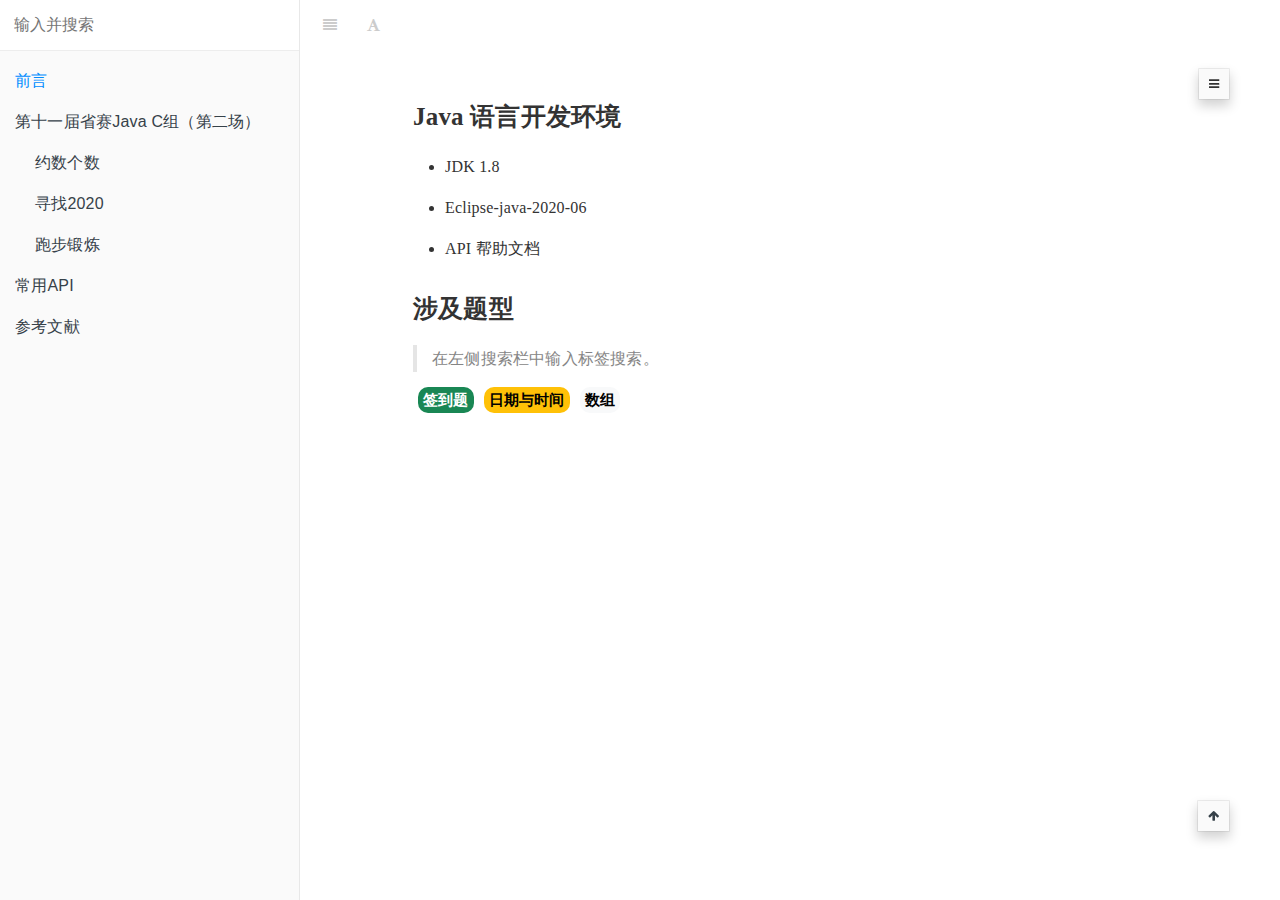
==== commit f6488b82: "20230224-18-00" ====
--- a/index.html
+++ b/index.html
@@ -222,7 +222,7 @@
     
                                 <section class="normal markdown-section">
                                 
-                                <div id="anchor-navigation-ex-navbar"><i class="fa fa-navicon"></i><ul><li><span class="title-icon "></span><a href="#java-&#x8BED;&#x8A00;&#x5F00;&#x53D1;&#x73AF;&#x5883;"><b></b>Java &#x8BED;&#x8A00;&#x5F00;&#x53D1;&#x73AF;&#x5883;</a></li></ul></div><a href="#java-&#x8BED;&#x8A00;&#x5F00;&#x53D1;&#x73AF;&#x5883;" id="anchorNavigationExGoTop"><i class="fa fa-arrow-up"></i></a><h1 id="java-&#x8BED;&#x8A00;&#x5F00;&#x53D1;&#x73AF;&#x5883;"><a name="java-&#x8BED;&#x8A00;&#x5F00;&#x53D1;&#x73AF;&#x5883;" class="anchor-navigation-ex-anchor" href="#java-&#x8BED;&#x8A00;&#x5F00;&#x53D1;&#x73AF;&#x5883;"><i class="fa fa-link" aria-hidden="true"></i></a>Java &#x8BED;&#x8A00;&#x5F00;&#x53D1;&#x73AF;&#x5883;</h1>
+                                <div id="anchor-navigation-ex-navbar"><i class="fa fa-navicon"></i><ul><li><span class="title-icon "></span><a href="#java-&#x8BED;&#x8A00;&#x5F00;&#x53D1;&#x73AF;&#x5883;"><b></b>Java &#x8BED;&#x8A00;&#x5F00;&#x53D1;&#x73AF;&#x5883;</a></li><li><span class="title-icon "></span><a href="#&#x6D89;&#x53CA;&#x9898;&#x578B;"><b></b>&#x6D89;&#x53CA;&#x9898;&#x578B;</a></li></ul></div><a href="#java-&#x8BED;&#x8A00;&#x5F00;&#x53D1;&#x73AF;&#x5883;" id="anchorNavigationExGoTop"><i class="fa fa-arrow-up"></i></a><h1 id="java-&#x8BED;&#x8A00;&#x5F00;&#x53D1;&#x73AF;&#x5883;"><a name="java-&#x8BED;&#x8A00;&#x5F00;&#x53D1;&#x73AF;&#x5883;" class="anchor-navigation-ex-anchor" href="#java-&#x8BED;&#x8A00;&#x5F00;&#x53D1;&#x73AF;&#x5883;"><i class="fa fa-link" aria-hidden="true"></i></a>Java &#x8BED;&#x8A00;&#x5F00;&#x53D1;&#x73AF;&#x5883;</h1>
 <ul>
 <li><p>JDK 1.8</p>
 </li>
@@ -231,6 +231,11 @@
 <li><p>API &#x5E2E;&#x52A9;&#x6587;&#x6863;</p>
 </li>
 </ul>
+<h1 id="&#x6D89;&#x53CA;&#x9898;&#x578B;"><a name="&#x6D89;&#x53CA;&#x9898;&#x578B;" class="anchor-navigation-ex-anchor" href="#&#x6D89;&#x53CA;&#x9898;&#x578B;"><i class="fa fa-link" aria-hidden="true"></i></a>&#x6D89;&#x53CA;&#x9898;&#x578B;</h1>
+<blockquote>
+<p>&#x5728;&#x5DE6;&#x4FA7;&#x641C;&#x7D22;&#x680F;&#x4E2D;&#x8F93;&#x5165;&#x6807;&#x7B7E;&#x641C;&#x7D22;&#x3002;</p>
+</blockquote>
+<p><span class="tag tag-success">&#x7B7E;&#x5230;&#x9898;</span><span class="tag tag-warning">&#x65E5;&#x671F;&#x4E0E;&#x65F6;&#x95F4;</span><span class="tag tag-light">&#x6570;&#x7EC4;</span></p>
 
                                 
                                 </section>
@@ -266,7 +271,7 @@
     <script>
         var gitbook = gitbook || [];
         gitbook.push(function() {
-            gitbook.page.hasChanged({"page":{"title":"前言","level":"1.1","depth":1,"next":{"title":"第十一届省赛Java C组（第二场）","level":"1.2","depth":1,"ref":"","articles":[{"title":"约数个数","level":"1.2.1","depth":2,"path":"articles/00 第十一届省赛Java C组（第二场）/01 约数个数.md","ref":"articles/00 第十一届省赛Java C组（第二场）/01 约数个数.md","articles":[]},{"title":"寻找2020","level":"1.2.2","depth":2,"path":"articles/00 第十一届省赛Java C组（第二场）/02 寻找2020.md","ref":"articles/00 第十一届省赛Java C组（第二场）/02 寻找2020.md","articles":[]},{"title":"跑步锻炼","level":"1.2.3","depth":2,"path":"articles/00 第十一届省赛Java C组（第二场）/03 跑步锻炼.md","ref":"articles/00 第十一届省赛Java C组（第二场）/03 跑步锻炼.md","articles":[]}]},"dir":"ltr"},"config":{"plugins":["-sharing","anchor-navigation-ex","katex","code","livereload"],"styles":{"website":"styles/website.css"},"pluginsConfig":{"livereload":{},"search":{},"lunr":{"maxIndexSize":1000000,"ignoreSpecialCharacters":false},"code":{"copyButtons":true},"katex":{},"fontsettings":{"theme":"white","family":"sans","size":2},"fontSettings":{"size":2,"family":"serif","theme":"white"},"highlight":{},"anchor-navigation-ex":{"showLevelIcon":false,"mode":"float","pageTop":{"level1Icon":"","level2Icon":"","level3Icon":"","showLevelIcon":false},"showLevel":false,"tocLevel1Icon":"fa fa-hand-o-right","tocLevel2Icon":"fa fa-hand-o-right","tocLevel3Icon":"fa fa-hand-o-right","showGoTop":true,"printLog":false,"multipleH1":false,"multipleH2":false,"associatedWithSummary":true,"multipleH3":false,"float":{"floatIcon":"fa fa-navicon","level1Icon":"","level2Icon":"","level3Icon":"","showLevelIcon":false},"multipleH4":false},"theme-default":{"styles":{"website":"styles/website.css","pdf":"styles/pdf.css","epub":"styles/epub.css","mobi":"styles/mobi.css","ebook":"styles/ebook.css","print":"styles/print.css"},"showLevel":false}},"theme":"default","pdf":{"pageNumbers":true,"fontSize":12,"fontFamily":"Arial","paperSize":"a4","chapterMark":"pagebreak","pageBreaksBefore":"/","margin":{"right":62,"left":62,"top":56,"bottom":56}},"structure":{"langs":"LANGS.md","readme":"README.md","glossary":"GLOSSARY.md","summary":"SUMMARY.md"},"variables":{},"title":"蓝桥杯真题","language":"zh-hans","gitbook":"*"},"file":{"path":"README.md","mtime":"2023-02-23T16:54:51.376Z","type":"markdown"},"gitbook":{"version":"3.2.3","time":"2023-02-23T17:39:58.473Z"},"basePath":".","book":{"language":""}});
+            gitbook.page.hasChanged({"page":{"title":"前言","level":"1.1","depth":1,"next":{"title":"第十一届省赛Java C组（第二场）","level":"1.2","depth":1,"ref":"","articles":[{"title":"约数个数","level":"1.2.1","depth":2,"path":"articles/00 第十一届省赛Java C组（第二场）/01 约数个数.md","ref":"articles/00 第十一届省赛Java C组（第二场）/01 约数个数.md","articles":[]},{"title":"寻找2020","level":"1.2.2","depth":2,"path":"articles/00 第十一届省赛Java C组（第二场）/02 寻找2020.md","ref":"articles/00 第十一届省赛Java C组（第二场）/02 寻找2020.md","articles":[]},{"title":"跑步锻炼","level":"1.2.3","depth":2,"path":"articles/00 第十一届省赛Java C组（第二场）/03 跑步锻炼.md","ref":"articles/00 第十一届省赛Java C组（第二场）/03 跑步锻炼.md","articles":[]}]},"dir":"ltr"},"config":{"plugins":["-sharing","anchor-navigation-ex","katex","code","livereload"],"styles":{"website":"styles/website.css"},"pluginsConfig":{"livereload":{},"search":{},"lunr":{"maxIndexSize":1000000,"ignoreSpecialCharacters":false},"code":{"copyButtons":true},"katex":{},"fontsettings":{"theme":"white","family":"sans","size":2},"fontSettings":{"size":2,"family":"serif","theme":"white"},"highlight":{},"anchor-navigation-ex":{"showLevelIcon":false,"mode":"float","pageTop":{"level1Icon":"","level2Icon":"","level3Icon":"","showLevelIcon":false},"showLevel":false,"tocLevel1Icon":"fa fa-hand-o-right","tocLevel2Icon":"fa fa-hand-o-right","tocLevel3Icon":"fa fa-hand-o-right","showGoTop":true,"printLog":false,"multipleH1":false,"multipleH2":false,"associatedWithSummary":true,"multipleH3":false,"float":{"floatIcon":"fa fa-navicon","level1Icon":"","level2Icon":"","level3Icon":"","showLevelIcon":false},"multipleH4":false},"theme-default":{"styles":{"website":"styles/website.css","pdf":"styles/pdf.css","epub":"styles/epub.css","mobi":"styles/mobi.css","ebook":"styles/ebook.css","print":"styles/print.css"},"showLevel":false}},"theme":"default","pdf":{"pageNumbers":true,"fontSize":12,"fontFamily":"Arial","paperSize":"a4","chapterMark":"pagebreak","pageBreaksBefore":"/","margin":{"right":62,"left":62,"top":56,"bottom":56}},"structure":{"langs":"LANGS.md","readme":"README.md","glossary":"GLOSSARY.md","summary":"SUMMARY.md"},"variables":{},"title":"蓝桥杯真题","language":"zh-hans","gitbook":"*"},"file":{"path":"README.md","mtime":"2023-02-24T09:54:41.512Z","type":"markdown"},"gitbook":{"version":"3.2.3","time":"2023-02-24T09:54:54.139Z"},"basePath":".","book":{"language":""}});
         });
     </script>
 </div>
--- a/styles/website.css
+++ b/styles/website.css
@@ -88,4 +88,57 @@
    font-size: 1rem !important;
 }*/
 
-/* /标题字号 */+/* /标题字号 */
+
+/* 标签 */
+
+.tag {
+	margin: .5rem;
+    padding: .5rem;
+    border-radius: 10px;
+    color: inherit;
+    font-size: 1.5rem;
+    font-weight: bolder;
+}
+
+.tag-primary {
+	background-color: #0D6EFD;
+	color: white;
+}
+
+.tag-secondary {
+	background-color: #6C757D;
+	color: white;
+}
+
+.tag-success {
+	background-color: #198754;
+	color: white;
+}
+
+.tag-danger {
+	background-color: #DC3545;
+	color: white;
+}
+
+.tag-warning {
+	background-color: #FFC107;
+	color: black;
+}
+
+.tag-info {
+	background-color: #0DCAF0;
+	color: black;
+}
+
+.tag-light {
+	background-color: #F8F9FA;
+	color: black;
+}
+
+.tag-dark {
+	background-color: #212529;
+	color: white;
+}
+
+/* /标签 */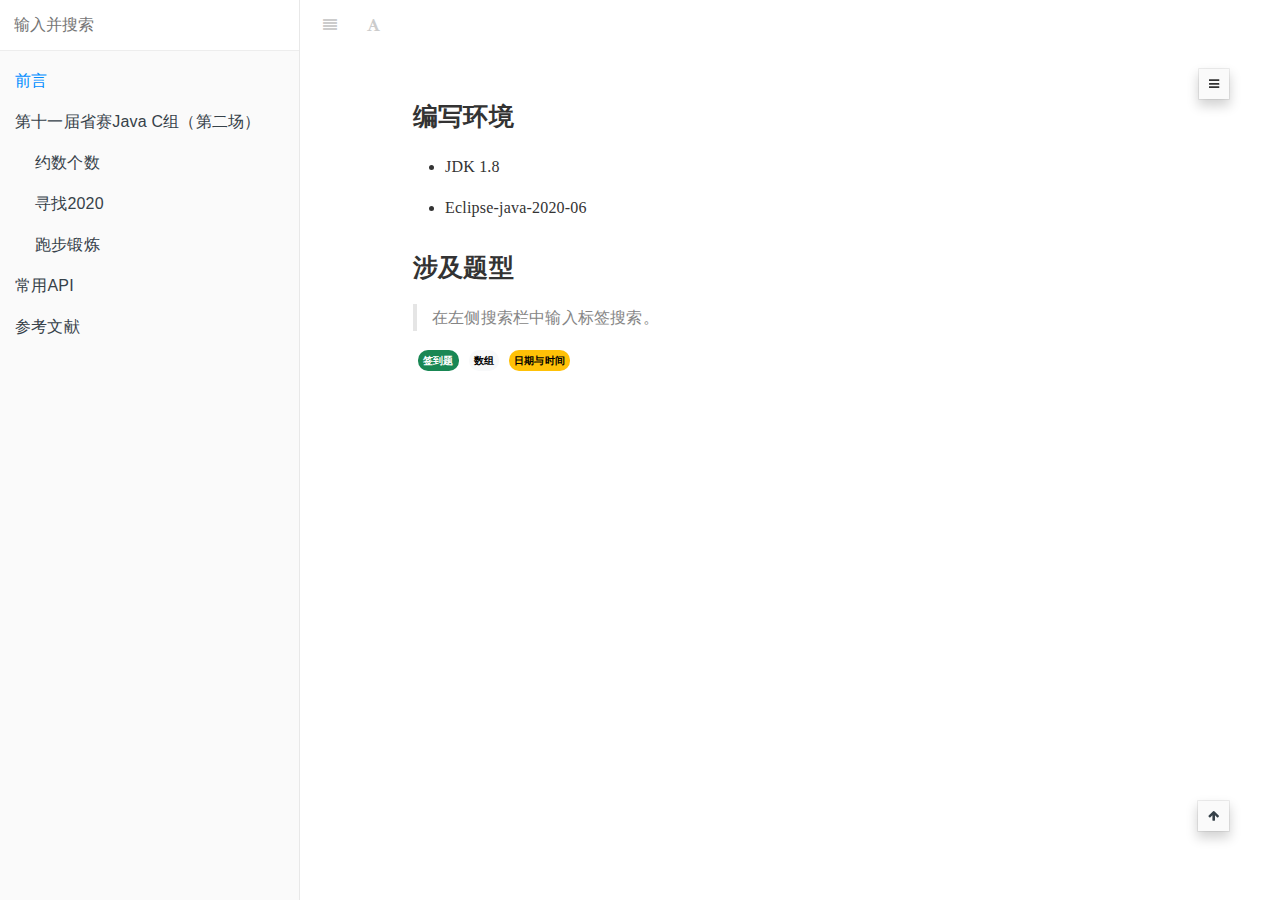
==== commit 17461c00: "20230224-18-42" ====
--- a/index.html
+++ b/index.html
@@ -222,20 +222,18 @@
     
                                 <section class="normal markdown-section">
                                 
-                                <div id="anchor-navigation-ex-navbar"><i class="fa fa-navicon"></i><ul><li><span class="title-icon "></span><a href="#java-&#x8BED;&#x8A00;&#x5F00;&#x53D1;&#x73AF;&#x5883;"><b></b>Java &#x8BED;&#x8A00;&#x5F00;&#x53D1;&#x73AF;&#x5883;</a></li><li><span class="title-icon "></span><a href="#&#x6D89;&#x53CA;&#x9898;&#x578B;"><b></b>&#x6D89;&#x53CA;&#x9898;&#x578B;</a></li></ul></div><a href="#java-&#x8BED;&#x8A00;&#x5F00;&#x53D1;&#x73AF;&#x5883;" id="anchorNavigationExGoTop"><i class="fa fa-arrow-up"></i></a><h1 id="java-&#x8BED;&#x8A00;&#x5F00;&#x53D1;&#x73AF;&#x5883;"><a name="java-&#x8BED;&#x8A00;&#x5F00;&#x53D1;&#x73AF;&#x5883;" class="anchor-navigation-ex-anchor" href="#java-&#x8BED;&#x8A00;&#x5F00;&#x53D1;&#x73AF;&#x5883;"><i class="fa fa-link" aria-hidden="true"></i></a>Java &#x8BED;&#x8A00;&#x5F00;&#x53D1;&#x73AF;&#x5883;</h1>
+                                <div id="anchor-navigation-ex-navbar"><i class="fa fa-navicon"></i><ul><li><span class="title-icon "></span><a href="#&#x7F16;&#x5199;&#x73AF;&#x5883;"><b></b>&#x7F16;&#x5199;&#x73AF;&#x5883;</a></li><li><span class="title-icon "></span><a href="#&#x6D89;&#x53CA;&#x9898;&#x578B;"><b></b>&#x6D89;&#x53CA;&#x9898;&#x578B;</a></li></ul></div><a href="#&#x7F16;&#x5199;&#x73AF;&#x5883;" id="anchorNavigationExGoTop"><i class="fa fa-arrow-up"></i></a><h1 id="&#x7F16;&#x5199;&#x73AF;&#x5883;"><a name="&#x7F16;&#x5199;&#x73AF;&#x5883;" class="anchor-navigation-ex-anchor" href="#&#x7F16;&#x5199;&#x73AF;&#x5883;"><i class="fa fa-link" aria-hidden="true"></i></a>&#x7F16;&#x5199;&#x73AF;&#x5883;</h1>
 <ul>
 <li><p>JDK 1.8</p>
 </li>
 <li><p>Eclipse-java-2020-06</p>
-</li>
-<li><p>API &#x5E2E;&#x52A9;&#x6587;&#x6863;</p>
 </li>
 </ul>
 <h1 id="&#x6D89;&#x53CA;&#x9898;&#x578B;"><a name="&#x6D89;&#x53CA;&#x9898;&#x578B;" class="anchor-navigation-ex-anchor" href="#&#x6D89;&#x53CA;&#x9898;&#x578B;"><i class="fa fa-link" aria-hidden="true"></i></a>&#x6D89;&#x53CA;&#x9898;&#x578B;</h1>
 <blockquote>
 <p>&#x5728;&#x5DE6;&#x4FA7;&#x641C;&#x7D22;&#x680F;&#x4E2D;&#x8F93;&#x5165;&#x6807;&#x7B7E;&#x641C;&#x7D22;&#x3002;</p>
 </blockquote>
-<p><span class="tag tag-success">&#x7B7E;&#x5230;&#x9898;</span><span class="tag tag-warning">&#x65E5;&#x671F;&#x4E0E;&#x65F6;&#x95F4;</span><span class="tag tag-light">&#x6570;&#x7EC4;</span></p>
+<p><span class="tag tag-success">&#x7B7E;&#x5230;&#x9898;</span><span class="tag tag-light">&#x6570;&#x7EC4;</span><span class="tag tag-warning">&#x65E5;&#x671F;&#x4E0E;&#x65F6;&#x95F4;</span></p>
 
                                 
                                 </section>
@@ -271,7 +269,7 @@
     <script>
         var gitbook = gitbook || [];
         gitbook.push(function() {
-            gitbook.page.hasChanged({"page":{"title":"前言","level":"1.1","depth":1,"next":{"title":"第十一届省赛Java C组（第二场）","level":"1.2","depth":1,"ref":"","articles":[{"title":"约数个数","level":"1.2.1","depth":2,"path":"articles/00 第十一届省赛Java C组（第二场）/01 约数个数.md","ref":"articles/00 第十一届省赛Java C组（第二场）/01 约数个数.md","articles":[]},{"title":"寻找2020","level":"1.2.2","depth":2,"path":"articles/00 第十一届省赛Java C组（第二场）/02 寻找2020.md","ref":"articles/00 第十一届省赛Java C组（第二场）/02 寻找2020.md","articles":[]},{"title":"跑步锻炼","level":"1.2.3","depth":2,"path":"articles/00 第十一届省赛Java C组（第二场）/03 跑步锻炼.md","ref":"articles/00 第十一届省赛Java C组（第二场）/03 跑步锻炼.md","articles":[]}]},"dir":"ltr"},"config":{"plugins":["-sharing","anchor-navigation-ex","katex","code","livereload"],"styles":{"website":"styles/website.css"},"pluginsConfig":{"livereload":{},"search":{},"lunr":{"maxIndexSize":1000000,"ignoreSpecialCharacters":false},"code":{"copyButtons":true},"katex":{},"fontsettings":{"theme":"white","family":"sans","size":2},"fontSettings":{"size":2,"family":"serif","theme":"white"},"highlight":{},"anchor-navigation-ex":{"showLevelIcon":false,"mode":"float","pageTop":{"level1Icon":"","level2Icon":"","level3Icon":"","showLevelIcon":false},"showLevel":false,"tocLevel1Icon":"fa fa-hand-o-right","tocLevel2Icon":"fa fa-hand-o-right","tocLevel3Icon":"fa fa-hand-o-right","showGoTop":true,"printLog":false,"multipleH1":false,"multipleH2":false,"associatedWithSummary":true,"multipleH3":false,"float":{"floatIcon":"fa fa-navicon","level1Icon":"","level2Icon":"","level3Icon":"","showLevelIcon":false},"multipleH4":false},"theme-default":{"styles":{"website":"styles/website.css","pdf":"styles/pdf.css","epub":"styles/epub.css","mobi":"styles/mobi.css","ebook":"styles/ebook.css","print":"styles/print.css"},"showLevel":false}},"theme":"default","pdf":{"pageNumbers":true,"fontSize":12,"fontFamily":"Arial","paperSize":"a4","chapterMark":"pagebreak","pageBreaksBefore":"/","margin":{"right":62,"left":62,"top":56,"bottom":56}},"structure":{"langs":"LANGS.md","readme":"README.md","glossary":"GLOSSARY.md","summary":"SUMMARY.md"},"variables":{},"title":"蓝桥杯真题","language":"zh-hans","gitbook":"*"},"file":{"path":"README.md","mtime":"2023-02-24T09:54:41.512Z","type":"markdown"},"gitbook":{"version":"3.2.3","time":"2023-02-24T09:54:54.139Z"},"basePath":".","book":{"language":""}});
+            gitbook.page.hasChanged({"page":{"title":"前言","level":"1.1","depth":1,"next":{"title":"第十一届省赛Java C组（第二场）","level":"1.2","depth":1,"ref":"","articles":[{"title":"约数个数","level":"1.2.1","depth":2,"path":"articles/00 第十一届省赛Java C组（第二场）/01 约数个数.md","ref":"articles/00 第十一届省赛Java C组（第二场）/01 约数个数.md","articles":[]},{"title":"寻找2020","level":"1.2.2","depth":2,"path":"articles/00 第十一届省赛Java C组（第二场）/02 寻找2020.md","ref":"articles/00 第十一届省赛Java C组（第二场）/02 寻找2020.md","articles":[]},{"title":"跑步锻炼","level":"1.2.3","depth":2,"path":"articles/00 第十一届省赛Java C组（第二场）/03 跑步锻炼.md","ref":"articles/00 第十一届省赛Java C组（第二场）/03 跑步锻炼.md","articles":[]}]},"dir":"ltr"},"config":{"plugins":["-sharing","anchor-navigation-ex","katex","code","livereload"],"styles":{"website":"styles/website.css"},"pluginsConfig":{"livereload":{},"search":{},"lunr":{"maxIndexSize":1000000,"ignoreSpecialCharacters":false},"code":{"copyButtons":true},"katex":{},"fontsettings":{"theme":"white","family":"sans","size":2},"fontSettings":{"size":2,"family":"serif","theme":"white"},"highlight":{},"anchor-navigation-ex":{"showLevelIcon":false,"mode":"float","pageTop":{"level1Icon":"","level2Icon":"","level3Icon":"","showLevelIcon":false},"showLevel":false,"tocLevel1Icon":"fa fa-hand-o-right","tocLevel2Icon":"fa fa-hand-o-right","tocLevel3Icon":"fa fa-hand-o-right","showGoTop":true,"printLog":false,"multipleH1":false,"multipleH2":false,"associatedWithSummary":true,"multipleH3":false,"float":{"floatIcon":"fa fa-navicon","level1Icon":"","level2Icon":"","level3Icon":"","showLevelIcon":false},"multipleH4":false},"theme-default":{"styles":{"website":"styles/website.css","pdf":"styles/pdf.css","epub":"styles/epub.css","mobi":"styles/mobi.css","ebook":"styles/ebook.css","print":"styles/print.css"},"showLevel":false}},"theme":"default","pdf":{"pageNumbers":true,"fontSize":12,"fontFamily":"Arial","paperSize":"a4","chapterMark":"pagebreak","pageBreaksBefore":"/","margin":{"right":62,"left":62,"top":56,"bottom":56}},"structure":{"langs":"LANGS.md","readme":"README.md","glossary":"GLOSSARY.md","summary":"SUMMARY.md"},"variables":{},"title":"蓝桥杯真题","language":"zh-hans","gitbook":"*"},"file":{"path":"README.md","mtime":"2023-02-24T10:31:45.832Z","type":"markdown"},"gitbook":{"version":"3.2.3","time":"2023-02-24T10:40:53.913Z"},"basePath":".","book":{"language":""}});
         });
     </script>
 </div>
--- a/styles/website.css
+++ b/styles/website.css
@@ -92,12 +92,19 @@
 
 /* 标签 */
 
+.tag-container {
+	display: flex;
+	align-items: center;
+	justify-content: center;
+	flex-wrap: wrap;
+}
+
 .tag {
 	margin: .5rem;
     padding: .5rem;
     border-radius: 10px;
     color: inherit;
-    font-size: 1.5rem;
+    font-size: 1rem;
     font-weight: bolder;
 }
 
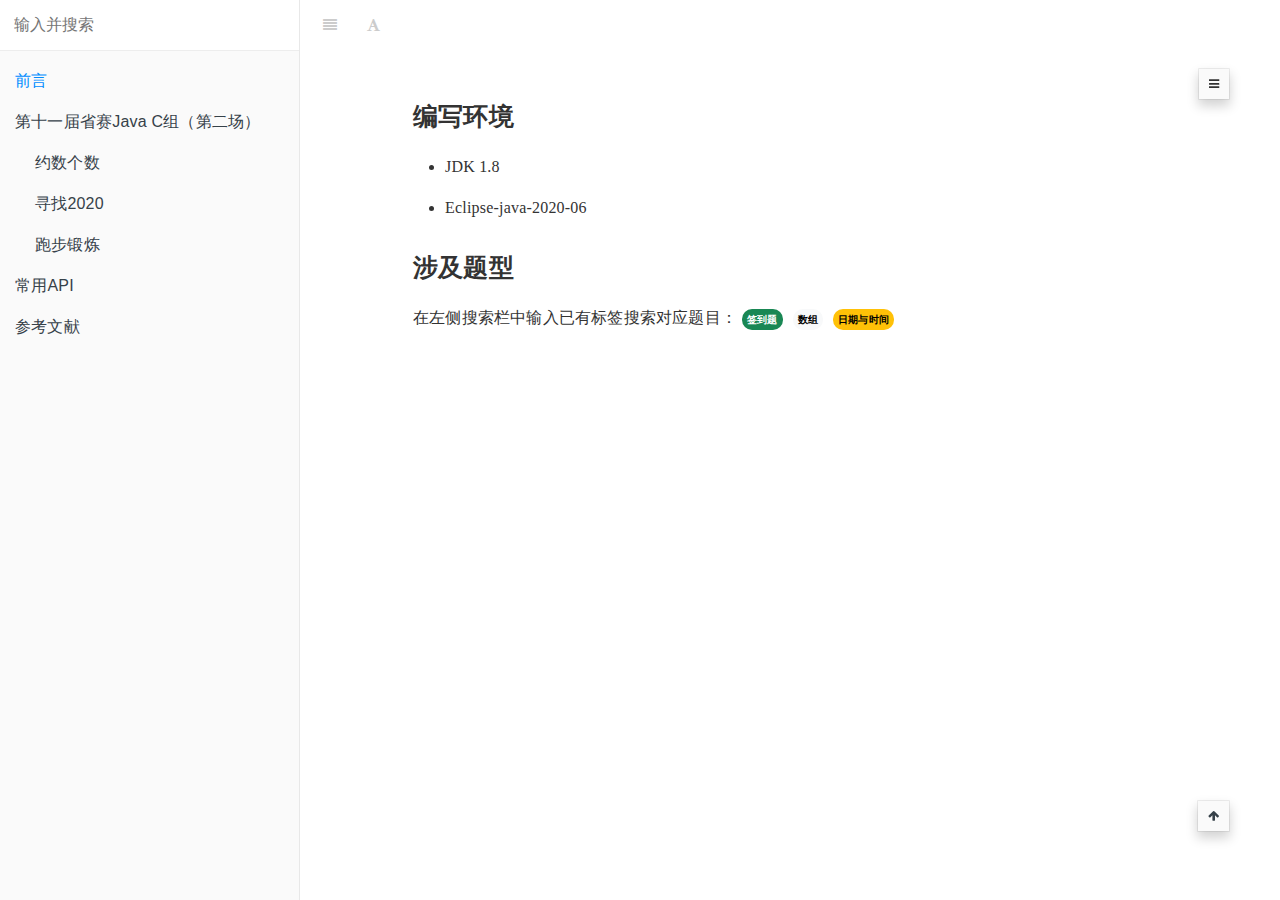
==== commit 0fe15ac7: "20230307-17-23" ====
--- a/index.html
+++ b/index.html
@@ -230,10 +230,7 @@
 </li>
 </ul>
 <h1 id="&#x6D89;&#x53CA;&#x9898;&#x578B;"><a name="&#x6D89;&#x53CA;&#x9898;&#x578B;" class="anchor-navigation-ex-anchor" href="#&#x6D89;&#x53CA;&#x9898;&#x578B;"><i class="fa fa-link" aria-hidden="true"></i></a>&#x6D89;&#x53CA;&#x9898;&#x578B;</h1>
-<blockquote>
-<p>&#x5728;&#x5DE6;&#x4FA7;&#x641C;&#x7D22;&#x680F;&#x4E2D;&#x8F93;&#x5165;&#x6807;&#x7B7E;&#x641C;&#x7D22;&#x3002;</p>
-</blockquote>
-<p><span class="tag tag-success">&#x7B7E;&#x5230;&#x9898;</span><span class="tag tag-light">&#x6570;&#x7EC4;</span><span class="tag tag-warning">&#x65E5;&#x671F;&#x4E0E;&#x65F6;&#x95F4;</span></p>
+<p>&#x5728;&#x5DE6;&#x4FA7;&#x641C;&#x7D22;&#x680F;&#x4E2D;&#x8F93;&#x5165;&#x5DF2;&#x6709;&#x6807;&#x7B7E;&#x641C;&#x7D22;&#x5BF9;&#x5E94;&#x9898;&#x76EE;&#xFF1A;<span class="tag tag-success">&#x7B7E;&#x5230;&#x9898;</span><span class="tag tag-light">&#x6570;&#x7EC4;</span><span class="tag tag-warning">&#x65E5;&#x671F;&#x4E0E;&#x65F6;&#x95F4;</span></p>
 
                                 
                                 </section>
@@ -269,7 +266,7 @@
     <script>
         var gitbook = gitbook || [];
         gitbook.push(function() {
-            gitbook.page.hasChanged({"page":{"title":"前言","level":"1.1","depth":1,"next":{"title":"第十一届省赛Java C组（第二场）","level":"1.2","depth":1,"ref":"","articles":[{"title":"约数个数","level":"1.2.1","depth":2,"path":"articles/00 第十一届省赛Java C组（第二场）/01 约数个数.md","ref":"articles/00 第十一届省赛Java C组（第二场）/01 约数个数.md","articles":[]},{"title":"寻找2020","level":"1.2.2","depth":2,"path":"articles/00 第十一届省赛Java C组（第二场）/02 寻找2020.md","ref":"articles/00 第十一届省赛Java C组（第二场）/02 寻找2020.md","articles":[]},{"title":"跑步锻炼","level":"1.2.3","depth":2,"path":"articles/00 第十一届省赛Java C组（第二场）/03 跑步锻炼.md","ref":"articles/00 第十一届省赛Java C组（第二场）/03 跑步锻炼.md","articles":[]}]},"dir":"ltr"},"config":{"plugins":["-sharing","anchor-navigation-ex","katex","code","livereload"],"styles":{"website":"styles/website.css"},"pluginsConfig":{"livereload":{},"search":{},"lunr":{"maxIndexSize":1000000,"ignoreSpecialCharacters":false},"code":{"copyButtons":true},"katex":{},"fontsettings":{"theme":"white","family":"sans","size":2},"fontSettings":{"size":2,"family":"serif","theme":"white"},"highlight":{},"anchor-navigation-ex":{"showLevelIcon":false,"mode":"float","pageTop":{"level1Icon":"","level2Icon":"","level3Icon":"","showLevelIcon":false},"showLevel":false,"tocLevel1Icon":"fa fa-hand-o-right","tocLevel2Icon":"fa fa-hand-o-right","tocLevel3Icon":"fa fa-hand-o-right","showGoTop":true,"printLog":false,"multipleH1":false,"multipleH2":false,"associatedWithSummary":true,"multipleH3":false,"float":{"floatIcon":"fa fa-navicon","level1Icon":"","level2Icon":"","level3Icon":"","showLevelIcon":false},"multipleH4":false},"theme-default":{"styles":{"website":"styles/website.css","pdf":"styles/pdf.css","epub":"styles/epub.css","mobi":"styles/mobi.css","ebook":"styles/ebook.css","print":"styles/print.css"},"showLevel":false}},"theme":"default","pdf":{"pageNumbers":true,"fontSize":12,"fontFamily":"Arial","paperSize":"a4","chapterMark":"pagebreak","pageBreaksBefore":"/","margin":{"right":62,"left":62,"top":56,"bottom":56}},"structure":{"langs":"LANGS.md","readme":"README.md","glossary":"GLOSSARY.md","summary":"SUMMARY.md"},"variables":{},"title":"蓝桥杯真题","language":"zh-hans","gitbook":"*"},"file":{"path":"README.md","mtime":"2023-02-24T10:31:45.832Z","type":"markdown"},"gitbook":{"version":"3.2.3","time":"2023-02-24T10:40:53.913Z"},"basePath":".","book":{"language":""}});
+            gitbook.page.hasChanged({"page":{"title":"前言","level":"1.1","depth":1,"next":{"title":"第十一届省赛Java C组（第二场）","level":"1.2","depth":1,"ref":"","articles":[{"title":"约数个数","level":"1.2.1","depth":2,"path":"articles/00 第十一届省赛Java C组（第二场）/01 约数个数.md","ref":"articles/00 第十一届省赛Java C组（第二场）/01 约数个数.md","articles":[]},{"title":"寻找2020","level":"1.2.2","depth":2,"path":"articles/00 第十一届省赛Java C组（第二场）/02 寻找2020.md","ref":"articles/00 第十一届省赛Java C组（第二场）/02 寻找2020.md","articles":[]},{"title":"跑步锻炼","level":"1.2.3","depth":2,"path":"articles/00 第十一届省赛Java C组（第二场）/03 跑步锻炼.md","ref":"articles/00 第十一届省赛Java C组（第二场）/03 跑步锻炼.md","articles":[]}]},"dir":"ltr"},"config":{"plugins":["-sharing","anchor-navigation-ex","katex","code"],"styles":{"website":"styles/website.css"},"pluginsConfig":{"search":{},"lunr":{"maxIndexSize":1000000,"ignoreSpecialCharacters":false},"code":{"copyButtons":true},"katex":{},"fontsettings":{"theme":"white","family":"sans","size":2},"fontSettings":{"size":2,"family":"serif","theme":"white"},"highlight":{},"anchor-navigation-ex":{"showLevelIcon":false,"mode":"float","pageTop":{"level1Icon":"","level2Icon":"","level3Icon":"","showLevelIcon":false},"showLevel":false,"tocLevel1Icon":"fa fa-hand-o-right","tocLevel2Icon":"fa fa-hand-o-right","tocLevel3Icon":"fa fa-hand-o-right","showGoTop":true,"printLog":false,"multipleH1":false,"multipleH2":false,"associatedWithSummary":true,"multipleH3":false,"float":{"floatIcon":"fa fa-navicon","level1Icon":"","level2Icon":"","level3Icon":"","showLevelIcon":false},"multipleH4":false},"theme-default":{"styles":{"website":"styles/website.css","pdf":"styles/pdf.css","epub":"styles/epub.css","mobi":"styles/mobi.css","ebook":"styles/ebook.css","print":"styles/print.css"},"showLevel":false}},"theme":"default","pdf":{"pageNumbers":true,"fontSize":12,"fontFamily":"Arial","paperSize":"a4","chapterMark":"pagebreak","pageBreaksBefore":"/","margin":{"right":62,"left":62,"top":56,"bottom":56}},"structure":{"langs":"LANGS.md","readme":"README.md","glossary":"GLOSSARY.md","summary":"SUMMARY.md"},"variables":{},"title":"蓝桥杯真题","language":"zh-hans","gitbook":"*"},"file":{"path":"README.md","mtime":"2023-03-07T09:16:48.295Z","type":"markdown"},"gitbook":{"version":"3.2.3","time":"2023-03-07T09:23:00.951Z"},"basePath":".","book":{"language":""}});
         });
     </script>
 </div>
@@ -283,10 +280,6 @@
         
     
         
-        <script src="gitbook/gitbook-plugin-livereload/plugin.js"></script>
-        
-    
-        
         <script src="gitbook/gitbook-plugin-search/search-engine.js"></script>
         
     
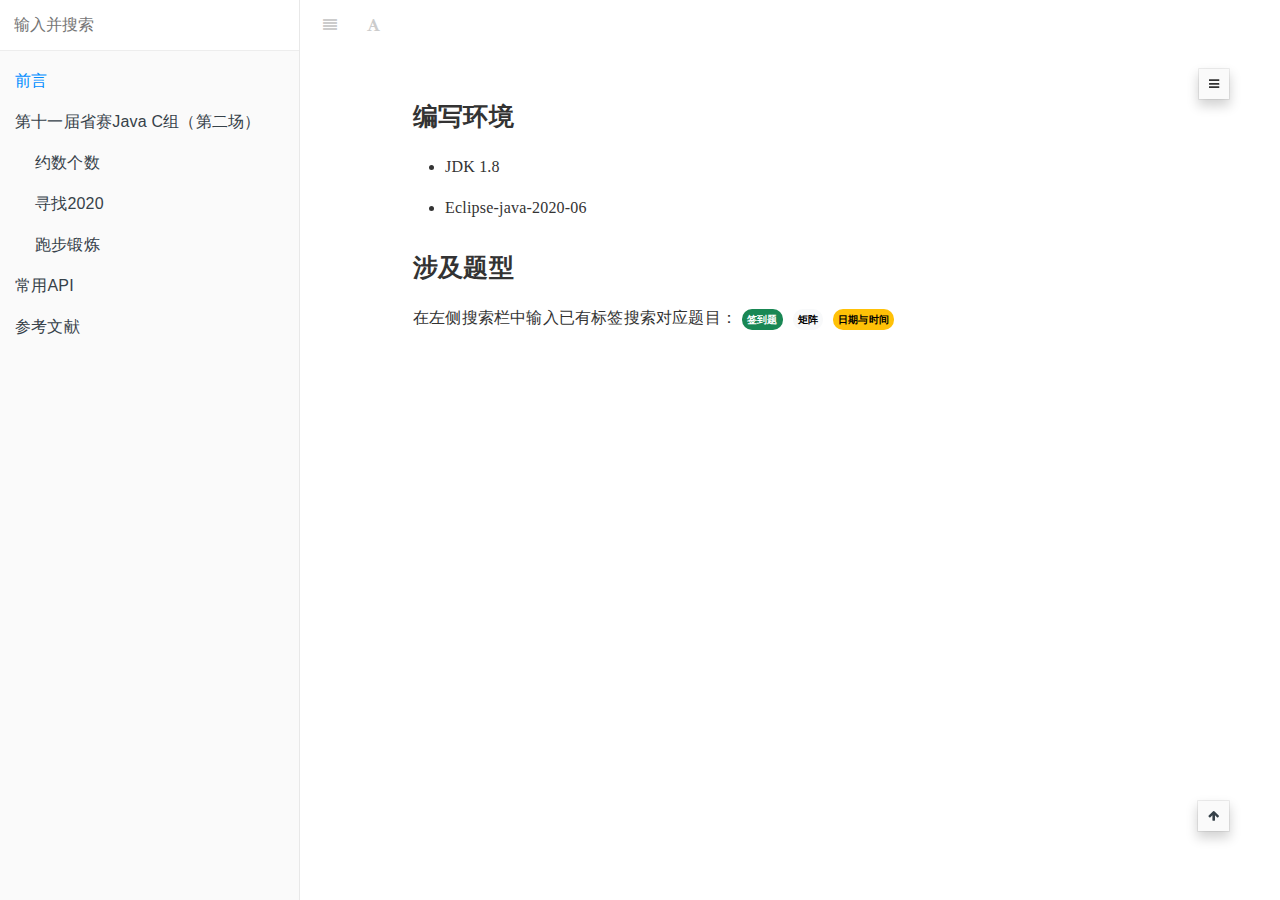
==== commit 492cd9d8: "20230311-1-37" ====
--- a/index.html
+++ b/index.html
@@ -230,7 +230,7 @@
 </li>
 </ul>
 <h1 id="&#x6D89;&#x53CA;&#x9898;&#x578B;"><a name="&#x6D89;&#x53CA;&#x9898;&#x578B;" class="anchor-navigation-ex-anchor" href="#&#x6D89;&#x53CA;&#x9898;&#x578B;"><i class="fa fa-link" aria-hidden="true"></i></a>&#x6D89;&#x53CA;&#x9898;&#x578B;</h1>
-<p>&#x5728;&#x5DE6;&#x4FA7;&#x641C;&#x7D22;&#x680F;&#x4E2D;&#x8F93;&#x5165;&#x5DF2;&#x6709;&#x6807;&#x7B7E;&#x641C;&#x7D22;&#x5BF9;&#x5E94;&#x9898;&#x76EE;&#xFF1A;<span class="tag tag-success">&#x7B7E;&#x5230;&#x9898;</span><span class="tag tag-light">&#x6570;&#x7EC4;</span><span class="tag tag-warning">&#x65E5;&#x671F;&#x4E0E;&#x65F6;&#x95F4;</span></p>
+<p>&#x5728;&#x5DE6;&#x4FA7;&#x641C;&#x7D22;&#x680F;&#x4E2D;&#x8F93;&#x5165;&#x5DF2;&#x6709;&#x6807;&#x7B7E;&#x641C;&#x7D22;&#x5BF9;&#x5E94;&#x9898;&#x76EE;&#xFF1A;<span class="tag tag-success">&#x7B7E;&#x5230;&#x9898;</span><span class="tag tag-light">&#x77E9;&#x9635;</span><span class="tag tag-warning">&#x65E5;&#x671F;&#x4E0E;&#x65F6;&#x95F4;</span></p>
 
                                 
                                 </section>
@@ -266,7 +266,7 @@
     <script>
         var gitbook = gitbook || [];
         gitbook.push(function() {
-            gitbook.page.hasChanged({"page":{"title":"前言","level":"1.1","depth":1,"next":{"title":"第十一届省赛Java C组（第二场）","level":"1.2","depth":1,"ref":"","articles":[{"title":"约数个数","level":"1.2.1","depth":2,"path":"articles/00 第十一届省赛Java C组（第二场）/01 约数个数.md","ref":"articles/00 第十一届省赛Java C组（第二场）/01 约数个数.md","articles":[]},{"title":"寻找2020","level":"1.2.2","depth":2,"path":"articles/00 第十一届省赛Java C组（第二场）/02 寻找2020.md","ref":"articles/00 第十一届省赛Java C组（第二场）/02 寻找2020.md","articles":[]},{"title":"跑步锻炼","level":"1.2.3","depth":2,"path":"articles/00 第十一届省赛Java C组（第二场）/03 跑步锻炼.md","ref":"articles/00 第十一届省赛Java C组（第二场）/03 跑步锻炼.md","articles":[]}]},"dir":"ltr"},"config":{"plugins":["-sharing","anchor-navigation-ex","katex","code"],"styles":{"website":"styles/website.css"},"pluginsConfig":{"search":{},"lunr":{"maxIndexSize":1000000,"ignoreSpecialCharacters":false},"code":{"copyButtons":true},"katex":{},"fontsettings":{"theme":"white","family":"sans","size":2},"fontSettings":{"size":2,"family":"serif","theme":"white"},"highlight":{},"anchor-navigation-ex":{"showLevelIcon":false,"mode":"float","pageTop":{"level1Icon":"","level2Icon":"","level3Icon":"","showLevelIcon":false},"showLevel":false,"tocLevel1Icon":"fa fa-hand-o-right","tocLevel2Icon":"fa fa-hand-o-right","tocLevel3Icon":"fa fa-hand-o-right","showGoTop":true,"printLog":false,"multipleH1":false,"multipleH2":false,"associatedWithSummary":true,"multipleH3":false,"float":{"floatIcon":"fa fa-navicon","level1Icon":"","level2Icon":"","level3Icon":"","showLevelIcon":false},"multipleH4":false},"theme-default":{"styles":{"website":"styles/website.css","pdf":"styles/pdf.css","epub":"styles/epub.css","mobi":"styles/mobi.css","ebook":"styles/ebook.css","print":"styles/print.css"},"showLevel":false}},"theme":"default","pdf":{"pageNumbers":true,"fontSize":12,"fontFamily":"Arial","paperSize":"a4","chapterMark":"pagebreak","pageBreaksBefore":"/","margin":{"right":62,"left":62,"top":56,"bottom":56}},"structure":{"langs":"LANGS.md","readme":"README.md","glossary":"GLOSSARY.md","summary":"SUMMARY.md"},"variables":{},"title":"蓝桥杯真题","language":"zh-hans","gitbook":"*"},"file":{"path":"README.md","mtime":"2023-03-07T09:16:48.295Z","type":"markdown"},"gitbook":{"version":"3.2.3","time":"2023-03-07T09:23:00.951Z"},"basePath":".","book":{"language":""}});
+            gitbook.page.hasChanged({"page":{"title":"前言","level":"1.1","depth":1,"next":{"title":"第十一届省赛Java C组（第二场）","level":"1.2","depth":1,"ref":"","articles":[{"title":"约数个数","level":"1.2.1","depth":2,"path":"articles/00 第十一届省赛Java C组（第二场）/01 约数个数.md","ref":"articles/00 第十一届省赛Java C组（第二场）/01 约数个数.md","articles":[]},{"title":"寻找2020","level":"1.2.2","depth":2,"path":"articles/00 第十一届省赛Java C组（第二场）/02 寻找2020.md","ref":"articles/00 第十一届省赛Java C组（第二场）/02 寻找2020.md","articles":[]},{"title":"跑步锻炼","level":"1.2.3","depth":2,"path":"articles/00 第十一届省赛Java C组（第二场）/03 跑步锻炼.md","ref":"articles/00 第十一届省赛Java C组（第二场）/03 跑步锻炼.md","articles":[]}]},"dir":"ltr"},"config":{"plugins":["-sharing","anchor-navigation-ex","katex","code","livereload"],"styles":{"website":"styles/website.css"},"pluginsConfig":{"livereload":{},"search":{},"lunr":{"maxIndexSize":1000000,"ignoreSpecialCharacters":false},"code":{"copyButtons":true},"katex":{},"fontsettings":{"theme":"white","family":"sans","size":2},"fontSettings":{"size":2,"family":"serif","theme":"white"},"highlight":{},"anchor-navigation-ex":{"showLevelIcon":false,"mode":"float","pageTop":{"level1Icon":"","level2Icon":"","level3Icon":"","showLevelIcon":false},"showLevel":false,"tocLevel1Icon":"fa fa-hand-o-right","tocLevel2Icon":"fa fa-hand-o-right","tocLevel3Icon":"fa fa-hand-o-right","showGoTop":true,"printLog":false,"multipleH1":false,"multipleH2":false,"associatedWithSummary":true,"multipleH3":false,"float":{"floatIcon":"fa fa-navicon","level1Icon":"","level2Icon":"","level3Icon":"","showLevelIcon":false},"multipleH4":false},"theme-default":{"styles":{"website":"styles/website.css","pdf":"styles/pdf.css","epub":"styles/epub.css","mobi":"styles/mobi.css","ebook":"styles/ebook.css","print":"styles/print.css"},"showLevel":false}},"theme":"default","pdf":{"pageNumbers":true,"fontSize":12,"fontFamily":"Arial","paperSize":"a4","chapterMark":"pagebreak","pageBreaksBefore":"/","margin":{"right":62,"left":62,"top":56,"bottom":56}},"structure":{"langs":"LANGS.md","readme":"README.md","glossary":"GLOSSARY.md","summary":"SUMMARY.md"},"variables":{},"title":"蓝桥杯真题","language":"zh-hans","gitbook":"*"},"file":{"path":"README.md","mtime":"2023-03-09T07:54:56.082Z","type":"markdown"},"gitbook":{"version":"3.2.3","time":"2023-03-10T17:36:51.483Z"},"basePath":".","book":{"language":""}});
         });
     </script>
 </div>
@@ -280,6 +280,10 @@
         
     
         
+        <script src="gitbook/gitbook-plugin-livereload/plugin.js"></script>
+        
+    
+        
         <script src="gitbook/gitbook-plugin-search/search-engine.js"></script>
         
     
